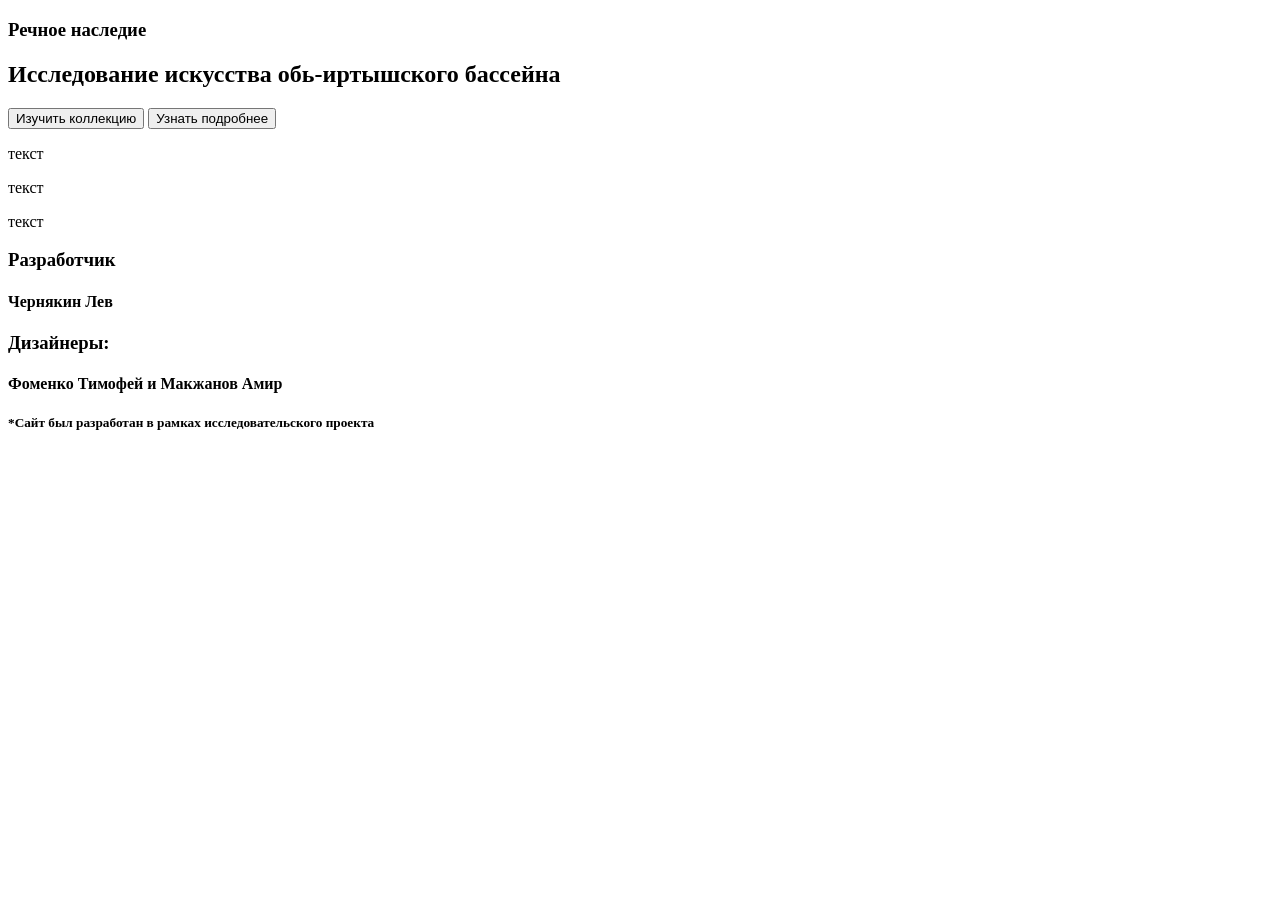
==== index.html @ b1892d91 "planned like half of the site" ====
<!DOCTYPE html>
<html lang="ru">

<head>
    <meta charset="UTF-8">
    <meta name="viewport" content="width=device-width, initial-scale=1.0">
    <title>Речное наследие омска</title>
    <link rel="stylesheet" href="style.css">
</head>

<body>
    <header>
        <!-- Здесь будет лого -->
    </header>
    <section>
        <!-- Фото фона и его-->
        <article>
            <h1>Речное наследие</h1>
            <h2>Исследование искусства обь-иртышского бассейна</h2>
        </article>
        <article>
            <button>Изучить коллекцию</button>
            <button>Узнать подробнее</button>
        </article>
    </section>
    <section>
        <!-- h2 с текстом -->
        <!-- Инфа об иртышском бассейне -->
    </section>
    <section>
        <article>
            <p>
                текст
            </p>
            <!-- Фото -->
        </article>
        <article>
            <p>
                текст
            </p>
            <!-- Фото -->
        </article>
        <article>
            <p>
                текст
            </p>
            <!-- Фото -->
        </article>
    </section>
    <footer>
        <h3>Разработчик</h3>
            <h4>
                Чернякин Лев
            </h4>
        <h3>Дизайнеры:</h3>
            <h4>
                Фоменко Тимофей и Макжанов Амир
            </h4>
        <h5>*Сайт был разработан в рамках исследовательского проекта</h5>
    </footer>
</body>

</html>
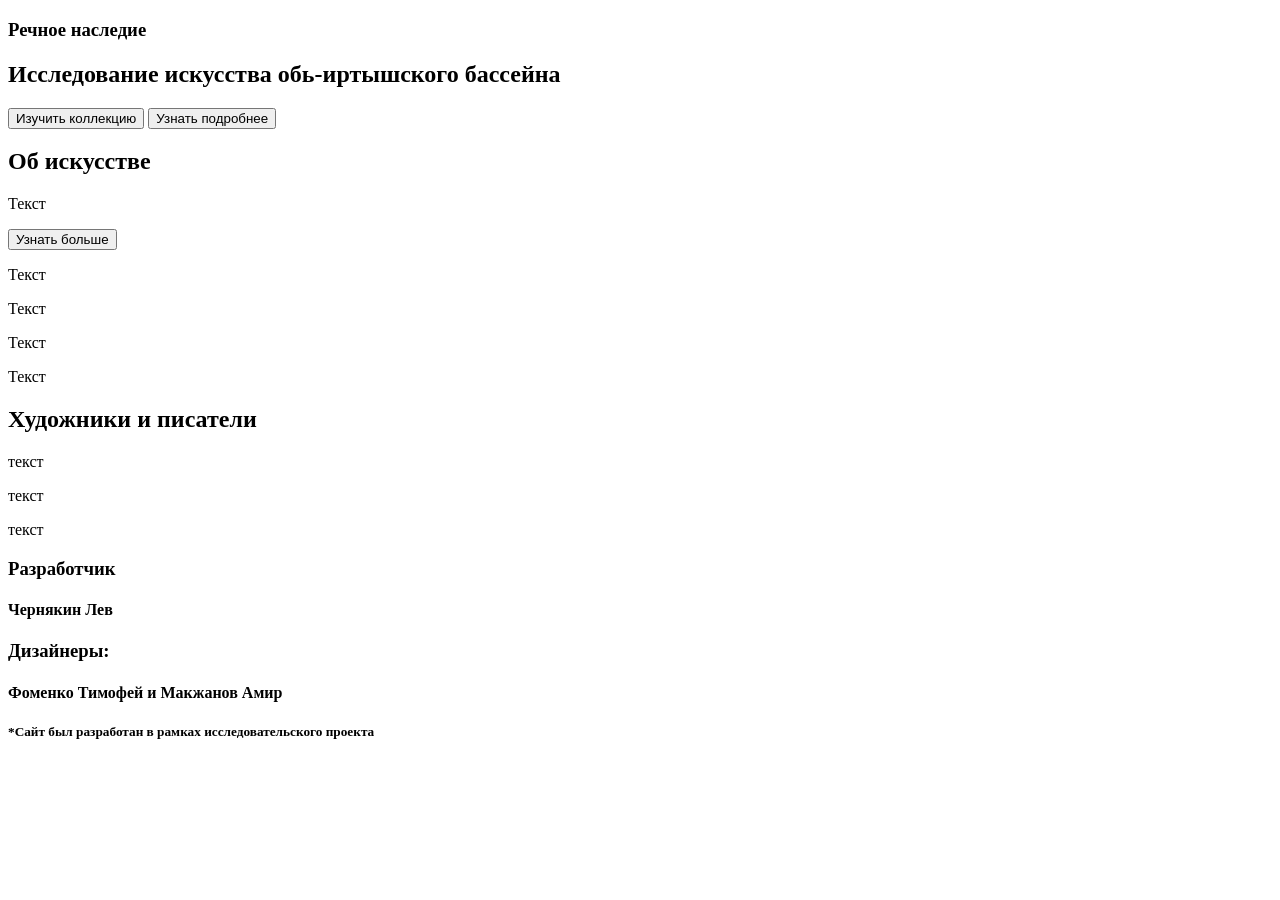
==== commit c493f273: "a lil more planning" ====
--- a/index.html
+++ b/index.html
@@ -24,10 +24,44 @@
         </article>
     </section>
     <section>
+        <h2>Об искусстве</h2>
+        <article>
+            <p>Текст</p>
+            <button>Узнать больше</button>
+        </article>
+        <article>
+            <div>
+                <!-- фото картины -->
+                <p>
+                    Текст
+                </p>
+            </div>
+            <div>
+                <!-- фото картины -->
+                <p>
+                    Текст
+                </p>
+            </div>
+            <div>
+                <!-- фото картины -->
+                <p>
+                    Текст
+                </p>
+            </div>
+            <div>
+                <!-- фото картины -->
+                <p>
+                    Текст
+                </p>
+            </div>
+        </article>
+    </section>
+    <section>
         <!-- h2 с текстом -->
         <!-- Инфа об иртышском бассейне -->
     </section>
     <section>
+        <h2>Художники и писатели</h2>
         <article>
             <p>
                 текст
@@ -49,13 +83,13 @@
     </section>
     <footer>
         <h3>Разработчик</h3>
-            <h4>
-                Чернякин Лев
-            </h4>
+        <h4>
+            Чернякин Лев
+        </h4>
         <h3>Дизайнеры:</h3>
-            <h4>
-                Фоменко Тимофей и Макжанов Амир
-            </h4>
+        <h4>
+            Фоменко Тимофей и Макжанов Амир
+        </h4>
         <h5>*Сайт был разработан в рамках исследовательского проекта</h5>
     </footer>
 </body>
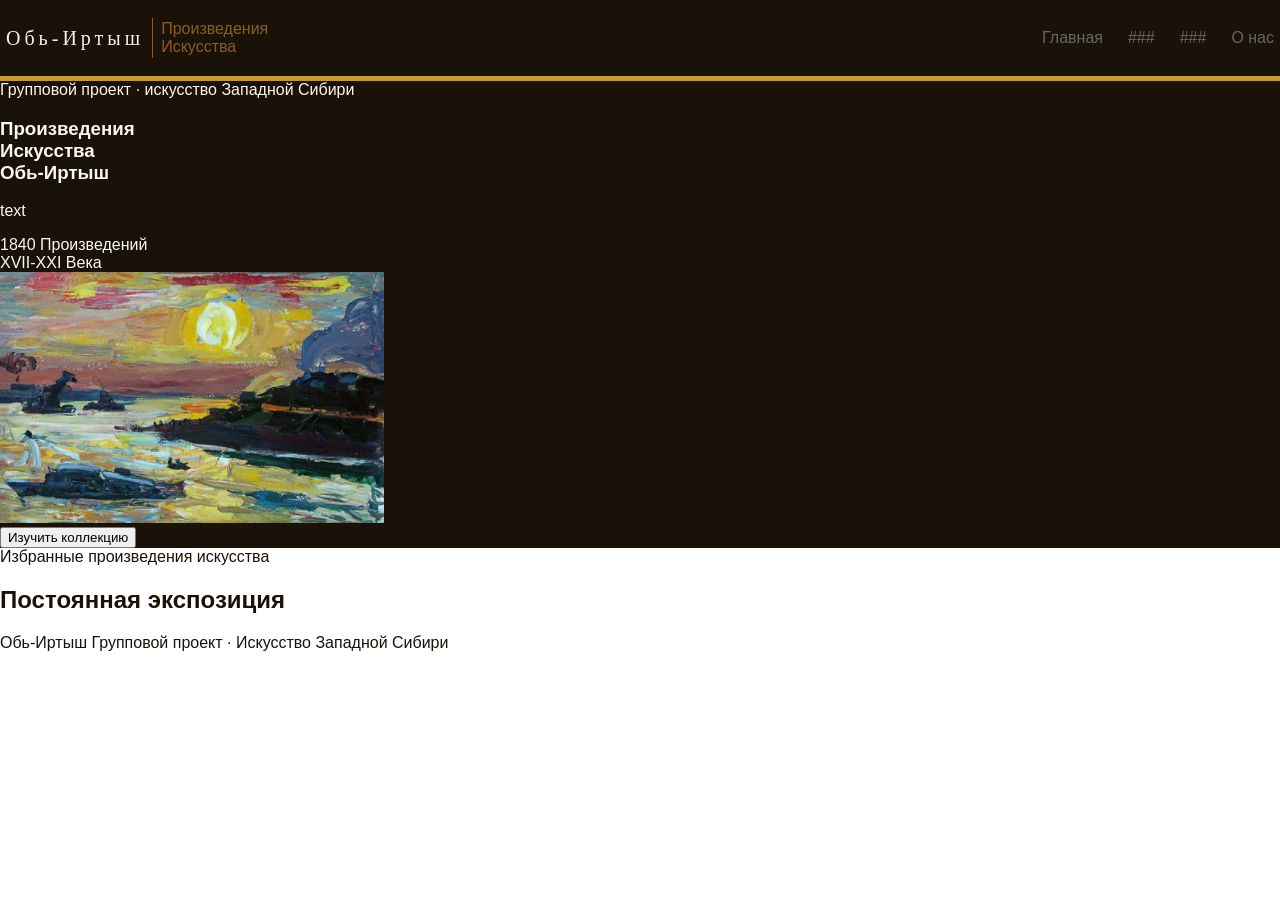
==== commit 36e19fb2: "a lil work on main page" ====
--- a/index.html
+++ b/index.html
@@ -9,88 +9,71 @@
 </head>
 
 <body>
-    <header>
-        <!-- Здесь будет лого -->
-    </header>
-    <section>
-        <!-- Фото фона и его-->
-        <article>
-            <h1>Речное наследие</h1>
-            <h2>Исследование искусства обь-иртышского бассейна</h2>
+    <!-- Здесь будет лого -->
+    <nav>
+        <div class="logo">
+            <span class="logo-main">Обь-Иртыш</span>
+            <div class="logo-divider"></div>
+            <span class="logo-desc">
+                Произведения
+                <br>
+                Искусства
+            </span>
+        </div>
+        <div class="nav-links">
+            <a href="#" class="nav-link">Главная</a>
+            <a href="#" class="nav-link">###</a>
+            <a href="#" class="nav-link">###</a>
+            <a href="#" class="nav-link">О нас</a>
+        </div>
+    </nav>
+    <section class="hero">
+        <!-- Прописать бэкграунд в CSS -->
+        <article class="hero-main">
+            <div class="hero-at"></div>
+            <span class="hero-comment">Групповой проект · искусство Западной Сибири</span>
+            <h1>
+                Произведения
+                <br>
+                <span class="art">Искусства</span>
+                <br>
+                Обь-Иртыш
+            </h1>
+            <p>text</p>
         </article>
-        <article>
+        <article class="hero-stat">
+            <div class="stat-div">
+                <span class="stat-num">1840</span>
+                <span class="stat-desc">Произведений</span>
+            </div>
+            <div class="stat-div">
+                <span class="stat-num">XVII-XXI</span>
+                <span class="stat-desc">Века</span>
+            </div>
+        </article>
+        <article class="hero-img">
+            <img src="assests/Irtish-ovchinikov.png" alt="" class="hero-img">
+        </article>
+        <article class="hero-button">
             <button>Изучить коллекцию</button>
-            <button>Узнать подробнее</button>
         </article>
     </section>
-    <section>
-        <h2>Об искусстве</h2>
-        <article>
-            <p>Текст</p>
-            <button>Узнать больше</button>
-        </article>
-        <article>
-            <div>
-                <!-- фото картины -->
-                <p>
-                    Текст
-                </p>
-            </div>
-            <div>
-                <!-- фото картины -->
-                <p>
-                    Текст
-                </p>
-            </div>
-            <div>
-                <!-- фото картины -->
-                <p>
-                    Текст
-                </p>
-            </div>
-            <div>
-                <!-- фото картины -->
-                <p>
-                    Текст
-                </p>
-            </div>
-        </article>
+    <section class="section-wrap">
+        <div class="wrap-at"></div>
+        <span>Избранные произведения искусства</span>
+        <h1>Постоянная экспозиция</h1>
+    </section>
+    <section class="animated-words">
+        <!-- Постараться сделать анимацию -->
+    </section>
+    <section class="gallery-part">
+        <!-- Фотки и возможная анимация при наведении -->
     </section>
     <section>
-        <!-- h2 с текстом -->
-        <!-- Инфа об иртышском бассейне -->
-    </section>
-    <section>
-        <h2>Художники и писатели</h2>
-        <article>
-            <p>
-                текст
-            </p>
-            <!-- Фото -->
-        </article>
-        <article>
-            <p>
-                текст
-            </p>
-            <!-- Фото -->
-        </article>
-        <article>
-            <p>
-                текст
-            </p>
-            <!-- Фото -->
-        </article>
     </section>
     <footer>
-        <h3>Разработчик</h3>
-        <h4>
-            Чернякин Лев
-        </h4>
-        <h3>Дизайнеры:</h3>
-        <h4>
-            Фоменко Тимофей и Макжанов Амир
-        </h4>
-        <h5>*Сайт был разработан в рамках исследовательского проекта</h5>
+        <span class="f-logo">Обь-Иртыш</span>
+        <span class="f-copy">Групповой проект · Искусство Западной Сибири</span>
     </footer>
 </body>
 
--- a/style.css
+++ b/style.css
@@ -0,0 +1,89 @@
+:root {
+    --ink: #1A1209;
+    --normal: #F7F0E3;
+    --aged: #EDE3CE;
+    --river: #2A5F8F;
+    --bronze: #8B5E1A;
+    --gold: #C49A2E;
+    --rust: #A0391C;
+    --taiga: #2D5016;
+    --fog: #C4B99A;
+    --deep: #0D2030;
+    --cream: #FBF7EF;
+    --reed: #6B4C11;
+}
+
+body {
+    margin: 0;
+    padding: 0;
+    font-family: "Raleway", sans-serif;
+    bacrground-color: var(--cream);
+    color: var(--ink);
+}
+
+nav, .logo {
+    display: flex;
+    flex-direction: row;
+}
+
+nav {
+    display: flex;
+    justify-content: space-between;
+    padding: 6px;
+    height: 64px;
+    background-color: var(--ink);
+    border-bottom: 5px solid var(--gold);
+}
+
+.logo {
+    display: flex;
+    align-items: center;
+    justify-self: start;
+    color: var(--normal);
+    gap: 8px;
+}
+
+.nav-links {
+    gap: 25px;
+    display: flex;
+    flex-direction: row;
+    justify-content: end;
+    align-self: center;
+}
+
+.logo-divider {
+    border-left: 1px solid var(--bronze);
+    height: 40px;
+}
+
+.logo-desc {
+    color: var(--bronze)
+}
+
+.logo-main {
+    font-family: 'Playfair Display', serif;
+    font-size: 20px;
+    letter-spacing: 4px;
+}
+
+.nav-link {
+    color: #666;
+    text-decoration: none;
+}
+.nav-link:hover {
+    color: var(--bronze);
+    text-decoration: none;
+}
+.nav-link:active {
+    color: var(--reed);
+    text-decoration: none;
+}
+
+.hero {
+    background-color: var(--ink);
+    color: var(--cream);
+}
+
+.hero img {
+    width: 30%;
+}
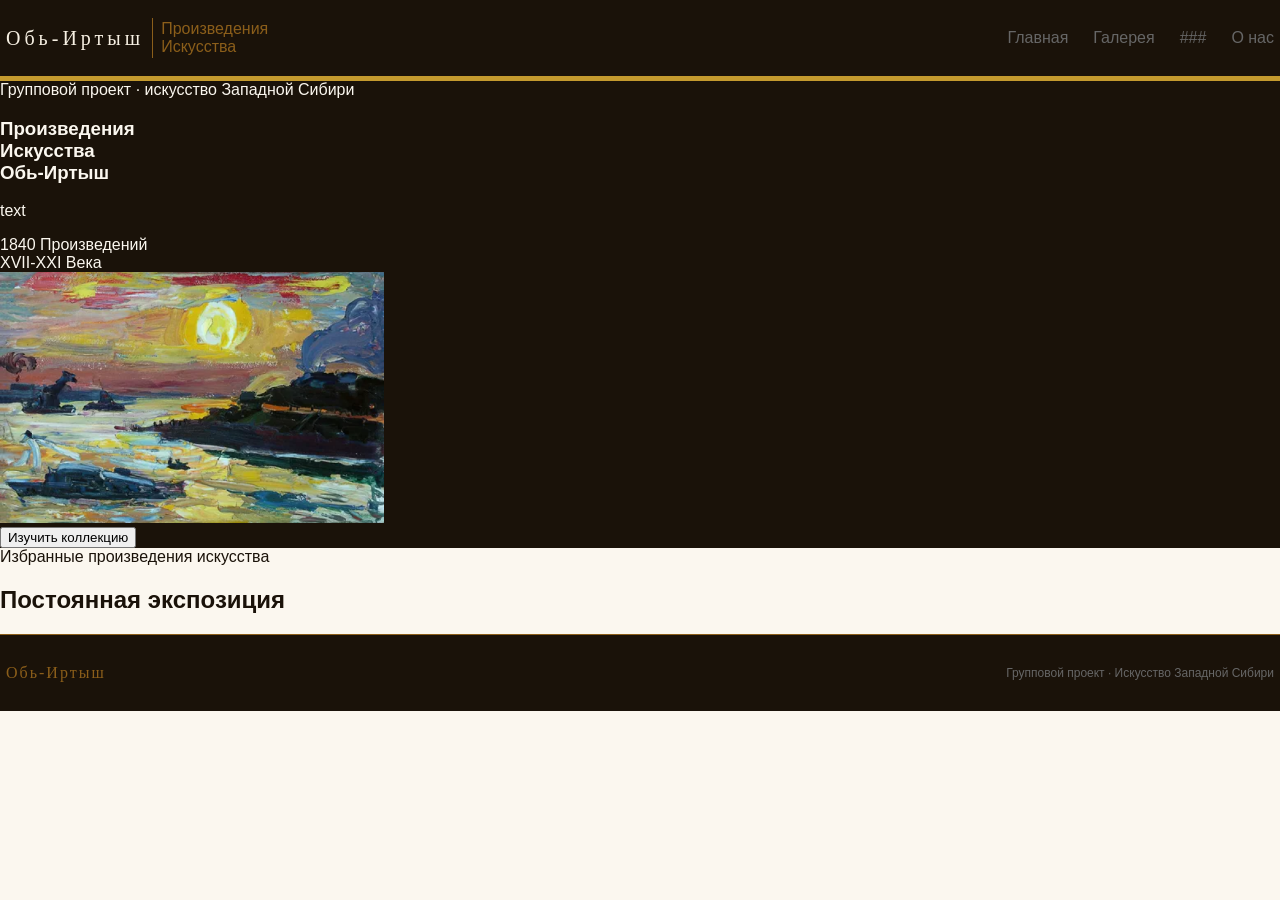
==== commit 5688cf1d: "made the blank for other pages" ====
--- a/index.html
+++ b/index.html
@@ -21,10 +21,10 @@
             </span>
         </div>
         <div class="nav-links">
-            <a href="#" class="nav-link">Главная</a>
+            <a href="index.html" class="nav-link">Главная</a>
+            <a href="collection.html" class="nav-link">Галерея</a>
             <a href="#" class="nav-link">###</a>
-            <a href="#" class="nav-link">###</a>
-            <a href="#" class="nav-link">О нас</a>
+            <a href="about.html" class="nav-link">О нас</a>
         </div>
     </nav>
     <section class="hero">
@@ -55,7 +55,7 @@
             <img src="assests/Irtish-ovchinikov.png" alt="" class="hero-img">
         </article>
         <article class="hero-button">
-            <button>Изучить коллекцию</button>
+            <button href="collection.html">Изучить коллекцию</button>
         </article>
     </section>
     <section class="section-wrap">
--- a/style.css
+++ b/style.css
@@ -17,7 +17,7 @@
     margin: 0;
     padding: 0;
     font-family: "Raleway", sans-serif;
-    bacrground-color: var(--cream);
+    background-color: var(--cream);
     color: var(--ink);
 }
 
@@ -86,4 +86,25 @@
 
 .hero img {
     width: 30%;
+}
+
+footer {
+    display: flex;
+    justify-content: space-between;
+    align-items: center;
+    align-self: end;
+    padding: 6px;
+    height: 64px;
+    background-color: var(--ink);
+    border-top: 1px solid var(--bronze);
+}
+
+.f-logo {
+    color: var(--bronze);
+    font-family: 'Playfair Display', serif;
+    letter-spacing: 2px;
+}
+.f-copy {
+    color: #666;
+    font-size: 12px;
 }
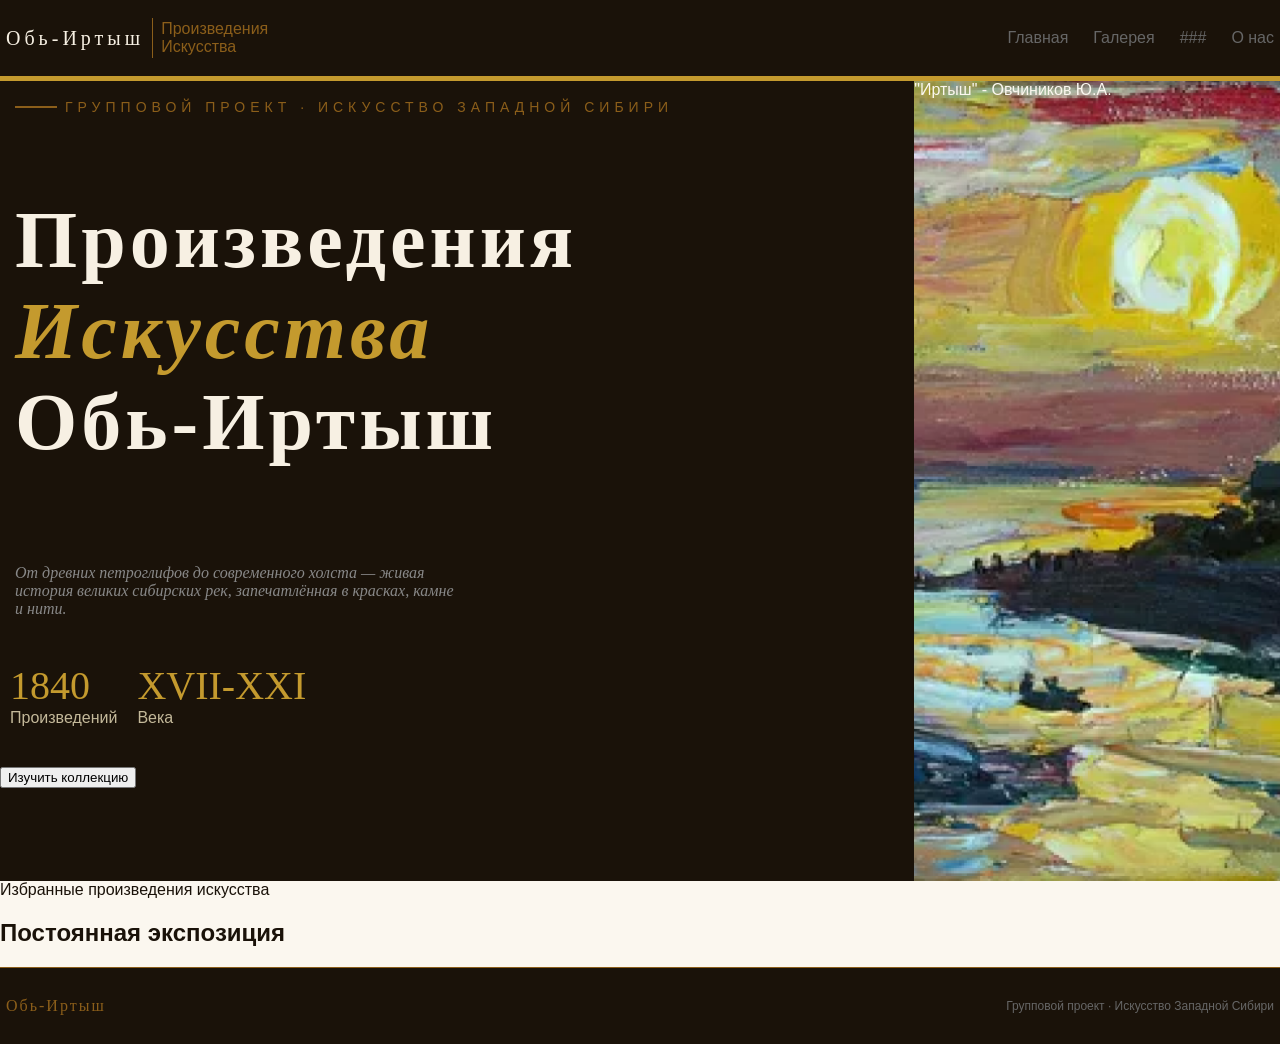
==== commit d61ca2c2: "a LOT more work done" ====
--- a/index.html
+++ b/index.html
@@ -30,16 +30,18 @@
     <section class="hero">
         <!-- Прописать бэкграунд в CSS -->
         <article class="hero-main">
-            <div class="hero-at"></div>
-            <span class="hero-comment">Групповой проект · искусство Западной Сибири</span>
-            <h1>
+            <div class="comment-thing">
+                <div class="hero-at"></div>
+                <span class="hero-comment">Групповой проект · искусство Западной Сибири</span>
+            </div>
+            <h1 class="hero-title">
                 Произведения
                 <br>
                 <span class="art">Искусства</span>
                 <br>
                 Обь-Иртыш
             </h1>
-            <p>text</p>
+            <p class="title-comment">От древних петроглифов до современного холста — живая история великих сибирских рек, запечатлённая в красках, камне и нити.</p>
         </article>
         <article class="hero-stat">
             <div class="stat-div">
@@ -52,7 +54,9 @@
             </div>
         </article>
         <article class="hero-img">
-            <img src="assests/Irtish-ovchinikov.png" alt="" class="hero-img">
+            <div class="hero-div1">
+                <span>"Иртыш" - Овчиников Ю.А.</span>
+            </div>
         </article>
         <article class="hero-button">
             <button href="collection.html">Изучить коллекцию</button>
@@ -67,7 +71,8 @@
         <!-- Постараться сделать анимацию -->
     </section>
     <section class="gallery-part">
-        <!-- Фотки и возможная анимация при наведении -->
+        <div class gallery-item>
+        </div>
     </section>
     <section>
     </section>
--- a/style.css
+++ b/style.css
@@ -80,12 +80,92 @@
 }
 
 .hero {
+    display: grid;
+    grid-template-columns: 1fr 0.4fr;
+    grid-template-rows: 1fr 0.2fr 0.2fr;
     background-color: var(--ink);
     color: var(--cream);
+    height: 800px;
 }
-
-.hero img {
-    width: 30%;
+.hero-img {
+    grid-row: 1/4;
+    grid-column: 2/3;
+}
+.hero-main {
+    display: flex;
+    flex-direction: column;
+    align-self: center;
+    padding: 15px;
+    grid-row: 1/2;
+    grid-column: 1/2;
+}
+.hero-stat {
+    display: flex;
+    flex-direction: row;
+    padding: 10px;
+    gap: 20px;
+    grid-row: 2/3;
+    grid-column: 1/2;
+}
+.hero-button {
+    grid-row: 3/4;
+    grid-column: 1/2;
+}
+.comment-thing {
+    display: flex;
+    flex-direction: row;
+    align-items: center;
+    gap: 8px;
+    text-transform: uppercase;
+    font-size: 14px;
+}
+.hero-at {
+    border: 1px solid var(--bronze);
+    width: 40px
+}
+.hero-comment {
+    color: var(--bronze);
+    letter-spacing: 5px;
+}
+.hero-title {
+    font-family: 'Playfair Display', serif;
+    font-size: 48px;
+    letter-spacing: 4px;
+    color: var(--normal);
+}
+.art {
+    color: var(--gold);
+    font-style: italic;
+}
+.hero-title,
+.art {
+    font-size: 80px;
+}
+.hero-div1 {
+    background-image: url("assests/Irtish-ovchinikov.png");
+    background-size: cover;
+    background-position: center;
+    width: 100%;
+    height: 100%;
+}
+.title-comment {
+    width: 50%;
+    color: #888;
+    font-family: 'EB Garamond', serif;
+    font-size: 16px;
+    font-style: italic;
+}
+.stat-div {
+    display: flex;
+    flex-direction: column;
+}
+.stat-num {
+    font-family: 'Playfair Display', serif;
+    font-size: 40px;
+    color: var(--gold);
+}
+.stat-desc {
+    color: var(--fog);
 }
 
 footer {
@@ -98,7 +178,6 @@
     background-color: var(--ink);
     border-top: 1px solid var(--bronze);
 }
-
 .f-logo {
     color: var(--bronze);
     font-family: 'Playfair Display', serif;
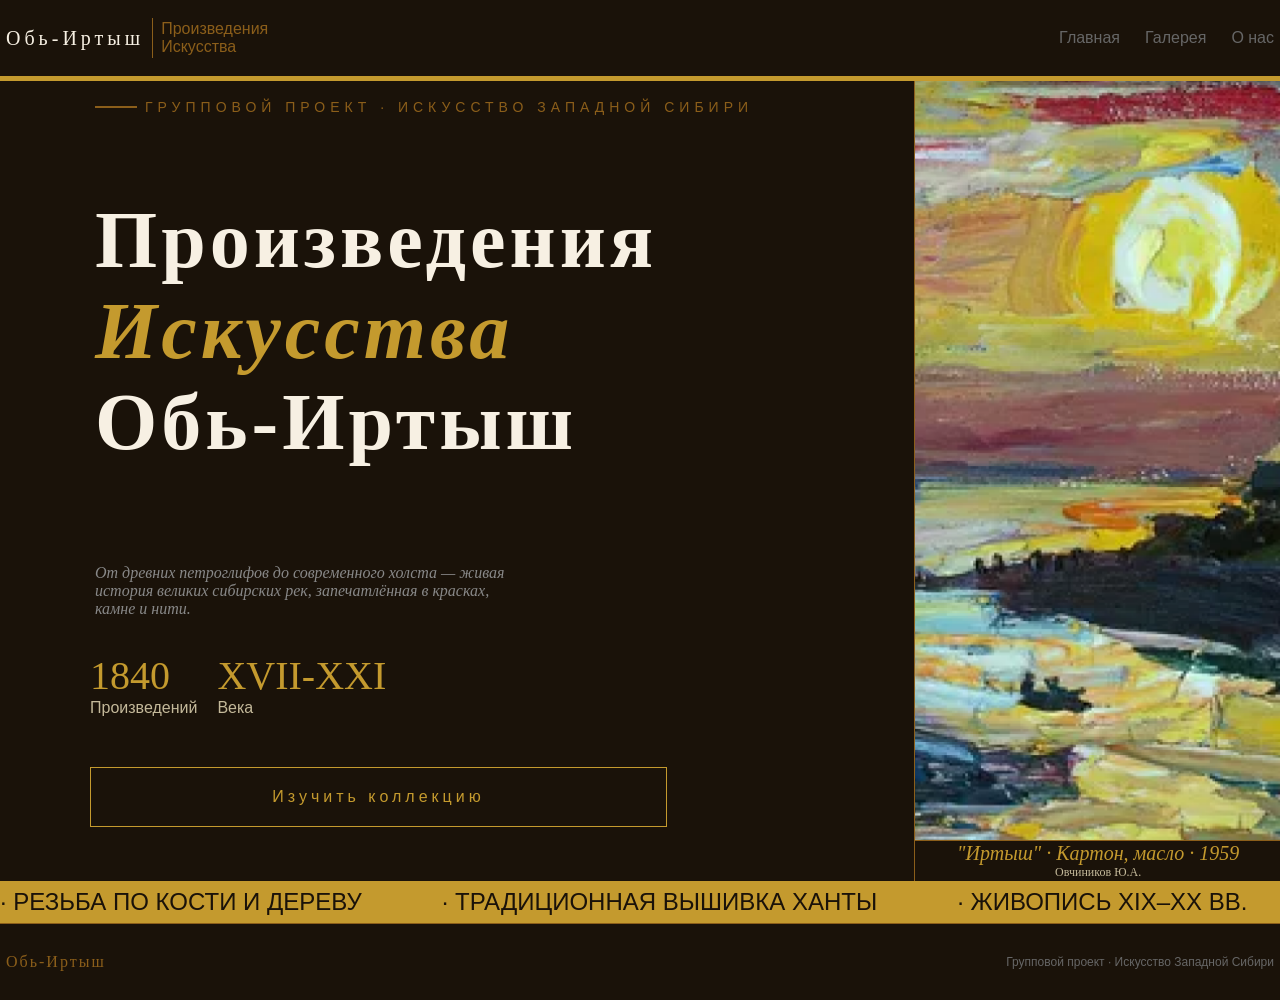
==== commit 53d9b7b6: "Finally work is done" ====
--- a/index.html
+++ b/index.html
@@ -9,7 +9,6 @@
 </head>
 
 <body>
-    <!-- Здесь будет лого -->
     <nav>
         <div class="logo">
             <span class="logo-main">Обь-Иртыш</span>
@@ -23,12 +22,10 @@
         <div class="nav-links">
             <a href="index.html" class="nav-link">Главная</a>
             <a href="collection.html" class="nav-link">Галерея</a>
-            <a href="#" class="nav-link">###</a>
             <a href="about.html" class="nav-link">О нас</a>
         </div>
     </nav>
     <section class="hero">
-        <!-- Прописать бэкграунд в CSS -->
         <article class="hero-main">
             <div class="comment-thing">
                 <div class="hero-at"></div>
@@ -41,7 +38,8 @@
                 <br>
                 Обь-Иртыш
             </h1>
-            <p class="title-comment">От древних петроглифов до современного холста — живая история великих сибирских рек, запечатлённая в красках, камне и нити.</p>
+            <p class="title-comment">От древних петроглифов до современного холста — живая история великих сибирских
+                рек, запечатлённая в красках, камне и нити.</p>
         </article>
         <article class="hero-stat">
             <div class="stat-div">
@@ -54,32 +52,38 @@
             </div>
         </article>
         <article class="hero-img">
-            <div class="hero-div1">
-                <span>"Иртыш" - Овчиников Ю.А.</span>
+            <div class="hero-img-div">
+                <div class="hero-img-span">
+                    <span class="img-span-name">"Иртыш" · Картон, масло · 1959</span>
+                    <span class="img-span-artist">Овчиников Ю.А.</span>
+                </div>
             </div>
         </article>
         <article class="hero-button">
-            <button href="collection.html">Изучить коллекцию</button>
+            <button onclick="window.location.href='collection.html';" class="button-collection">Изучить коллекцию</button>
         </article>
     </section>
-    <section class="section-wrap">
-        <div class="wrap-at"></div>
-        <span>Избранные произведения искусства</span>
-        <h1>Постоянная экспозиция</h1>
-    </section>
-    <section class="animated-words">
-        <!-- Постараться сделать анимацию -->
-    </section>
-    <section class="gallery-part">
-        <div class gallery-item>
+    <section class="ticker">
+        <div class="ticker-track">
+            <span class="ticker-item">· Резьба по кости и дереву</span>
+            <span class="ticker-item">· Традиционная вышивка Ханты</span>
+            <span class="ticker-item">· Живопись XIX–XX вв.</span>
+            <span class="ticker-item">· Берёстяное искусство манси</span>
+            <span class="ticker-item">· Ненецкое прикладное искусство</span>
+            <span class="ticker-item">· Петроглифы нижнего Приобья</span>
+            <span class="ticker-item">· Современная живопись Хмао</span>
+            <span class="ticker-item">· Резьба по кости и дереву</span>
+            <span class="ticker-item">· Традиционная вышивка Ханты</span>
+            <span class="ticker-item">· Живопись XIX–XX вв.</span>
+            <span class="ticker-item">· Берёстяное искусство манси</span>
+            <span class="ticker-item">· Ненецкое прикладное искусство</span>
+            <span class="ticker-item">· Петроглифы нижнего Приобья</span>
+            <span class="ticker-item">· Современная живопись Хмао</span>
         </div>
-    </section>
-    <section>
     </section>
     <footer>
         <span class="f-logo">Обь-Иртыш</span>
         <span class="f-copy">Групповой проект · Искусство Западной Сибири</span>
     </footer>
 </body>
-
 </html>
--- a/style.css
+++ b/style.css
@@ -11,6 +11,7 @@
     --deep: #0D2030;
     --cream: #FBF7EF;
     --reed: #6B4C11;
+    --deep-lighter: #0d2b44;
 }
 
 body {
@@ -19,9 +20,11 @@
     font-family: "Raleway", sans-serif;
     background-color: var(--cream);
     color: var(--ink);
-}
-
-nav, .logo {
+    overflow-x: hidden;
+}
+
+nav,
+.logo {
     display: flex;
     flex-direction: row;
 }
@@ -70,10 +73,12 @@
     color: #666;
     text-decoration: none;
 }
+
 .nav-link:hover {
     color: var(--bronze);
     text-decoration: none;
 }
+
 .nav-link:active {
     color: var(--reed);
     text-decoration: none;
@@ -87,30 +92,36 @@
     color: var(--cream);
     height: 800px;
 }
+
 .hero-img {
     grid-row: 1/4;
     grid-column: 2/3;
 }
+
 .hero-main {
     display: flex;
     flex-direction: column;
     align-self: center;
-    padding: 15px;
+    padding-left: 95px;
     grid-row: 1/2;
     grid-column: 1/2;
 }
+
 .hero-stat {
     display: flex;
     flex-direction: row;
-    padding: 10px;
+    padding-left: 90px;
     gap: 20px;
     grid-row: 2/3;
     grid-column: 1/2;
 }
+
 .hero-button {
     grid-row: 3/4;
     grid-column: 1/2;
-}
+    padding-left: 90px
+}
+
 .comment-thing {
     display: flex;
     flex-direction: row;
@@ -119,35 +130,69 @@
     text-transform: uppercase;
     font-size: 14px;
 }
+
 .hero-at {
     border: 1px solid var(--bronze);
     width: 40px
 }
+
 .hero-comment {
     color: var(--bronze);
     letter-spacing: 5px;
 }
+
 .hero-title {
     font-family: 'Playfair Display', serif;
     font-size: 48px;
     letter-spacing: 4px;
     color: var(--normal);
 }
+
 .art {
     color: var(--gold);
     font-style: italic;
 }
+
 .hero-title,
 .art {
     font-size: 80px;
 }
-.hero-div1 {
+
+.hero-img-div {
     background-image: url("assests/Irtish-ovchinikov.png");
     background-size: cover;
     background-position: center;
     width: 100%;
     height: 100%;
-}
+    border-left: 1px solid var(--bronze);
+    display: flex;
+    align-items: end;
+}
+
+.hero-img-span {
+    background-color: var(--ink);
+    display: flex;
+    justify-content: center;
+    align-items: center;
+    width: 100%;
+    height: 40px;
+    border-top: 1px solid var(--bronze);
+    flex-direction: column;
+}
+
+.img-span-name {
+    color: var(--gold);
+    font-family: 'Playfair Display', serif;
+    font-size: 20px;
+    font-style: italic;
+}
+
+.img-span-artist {
+    color: var(--fog);
+    font-family: 'Playfair Display', serif;
+    font-size: 12px;
+}
+
 .title-comment {
     width: 50%;
     color: #888;
@@ -155,17 +200,402 @@
     font-size: 16px;
     font-style: italic;
 }
+
 .stat-div {
     display: flex;
     flex-direction: column;
 }
+
 .stat-num {
     font-family: 'Playfair Display', serif;
     font-size: 40px;
     color: var(--gold);
 }
+
 .stat-desc {
     color: var(--fog);
+}
+
+.button-collection {
+    border: 1px solid var(--gold);
+    background-color: transparent;
+    color: var(--gold);
+    font-size: 16px;
+    width: 70%;
+    letter-spacing: 4px;
+    height: 60px;
+    transition: all 0.4s ease;
+}
+
+.button-collection:hover {
+    background-color: var(--gold);
+    color: var(--ink);
+    transition: all 0.4s ease;
+}
+
+.ticker {
+    background: var(--gold);
+    height: 42px;
+    display: flex;
+    align-items: center;
+    overflow: hidden;
+}
+
+.ticker-track {
+    display: flex;
+    animation: tickerRoll 20s linear infinite;
+    gap: 80px;
+    white-space: nowrap;
+}
+
+.ticker-item {
+    color: var(--ink);
+    font-size: 24px;
+    text-transform: uppercase;
+}
+
+@keyframes tickerRoll {
+    0% {
+        transform: translateX(0);
+    }
+
+    100% {
+        transform: translateX(-50%);
+    }
+}
+
+.collection-hero {
+    background-color: var(--ink);
+    color: var(--cream);
+    padding-left: 200px;
+    padding-top: 60px;
+    height: 270px
+}
+
+.collection-title {
+    display: flex;
+    flex-direction: column;
+    font-family: 'Playfair Display', serif;
+    font-size: 90px;
+    line-height: 0.7;
+    letter-spacing: 4px;
+    color: var(--normal);
+}
+
+.col-title-gold {
+    font-family: 'EB Garamond', serif;
+    color: var(--gold);
+    font-style: italic;
+    font-weight: 400;
+}
+
+.collection-content {
+    display: grid;
+    grid-template-columns: 1fr 0.7fr;
+    background-color: var(--ink);
+    height: 80%;
+}
+
+.collection-grid {
+    display: grid;
+    grid-column: 1/2;
+    grid-template-columns: 1fr 1fr;
+    grid-template-rows: 1fr 1fr 1fr;
+}
+
+.collection-description {
+    background-color: var(--aged);
+    color: var(--deep);
+    grid-column: 2/3;
+    padding: 40px;
+}
+.col-at {
+    border-bottom: 2px solid var(--reed);
+    width: 35px;
+    padding-top: 10px;
+    height: 0;
+}
+.col-span-about {
+    font-family: 'EB Garamond', serif;
+    font-size: 20px;
+    font-style: italic;
+}
+.collection-about {
+    font-family: 'Playfair Display', serif;
+    font-size: 60px;
+    line-height: 0.7
+}
+.collection-quote {
+    padding-left: 10px;
+    font-family: 'Playfair Display', serif;
+    font-size: 40px;
+    border-left: 4px solid var(--gold);
+    font-style: italic;
+}
+p {
+    color: #888;
+    font-family: 'EB Garamond', serif;
+    font-size: 24px;
+    font-style: italic;
+}
+
+.col-about-grid {
+    padding-top: 100px;
+    display: grid;
+    grid-template-columns: 1fr 1fr;
+    grid-template-rows: 1fr 1fr;
+}
+.col-grid-item1 {
+    grid-column: 1/2;
+    grid-row: 1/2;
+}
+.col-grid-item2 {
+    grid-column: 2/3;
+    grid-row: 1/2;
+}
+.col-grid-item3 {
+    grid-column: 1/2;
+    grid-row: 2/3;
+}
+.col-grid-item4 {
+    grid-column: 2/3;
+    grid-row: 2/3;
+}
+
+.col-grid-item1,
+.col-grid-item2,
+.col-grid-item3,
+.col-grid-item4 {
+    padding: 20px;
+    width: 80%;
+    display: flex;
+    flex-direction: column;
+    border: 1px solid var(--fog);
+}
+.item-title {
+    font-family: 'Playfair Display', serif;
+    font-size: 20px;
+    color: var(--deep);
+}
+.item-text {
+    color: #888;
+    font-family: 'EB Garamond', serif;
+    font-size: 16px;
+}
+
+.col-comment {
+    align-content: center;
+    display: flex;
+    flex-direction: row;
+    color: var(--reed);
+    padding: 40px;
+}
+
+.collection-item1 {
+    position: relative;
+    display: inline-block;
+    overflow: hidden;
+    grid-column: 2/3;
+    grid-row: 1/2;
+}
+
+.collection-item2 {
+    display: flex;
+    justify-content: center;
+    position: relative;
+    display: inline-block;
+    overflow: hidden;
+    grid-column: 1/2;
+    grid-row: 1/4;
+}
+
+.collection-item3 {
+    position: relative;
+    display: inline-block;
+    overflow: hidden;
+    grid-column: 2/3;
+    grid-row: 2/3;
+}
+
+.collection-item4 {
+    position: relative;
+    display: inline-block;
+    overflow: hidden;
+    grid-column: 2/3;
+    grid-row: 3/4;
+}
+
+.collection-item1 img {
+    display: block;
+    width: 100%;
+    height: 100%;
+    border: 1px solid var(--bronze);
+}
+
+.collection-item2 img {
+    display: block;
+    width: 100%;
+    height: 100%;
+    border: 1px solid var(--bronze);
+}
+
+.collection-item3 img {
+    display: block;
+    width: 100%;
+    height: 100%;
+    border: 1px solid var(--bronze);
+}
+
+.collection-item4 img {
+    display: block;
+    width: 100%;
+    height: 100%;
+    border: 1px solid var(--bronze);
+}
+
+.overlay {
+  position: absolute;
+  top: 0;
+  left: 0;
+  width: 100%;
+  height: 100%;
+  background-color: var(--ink);
+  display: flex;
+  justify-content: center;
+  align-items: center;
+  opacity: 0;
+  transition: all 0.3s ease;
+  color: var(--gold);
+  font-family: 'Playfair Display', serif;
+  font-size: 30px;
+}
+
+.overlay:hover {
+    opacity: 0.8;
+}
+
+.about-full {
+    display: grid;
+    grid-template-columns: 1fr 1fr;
+}
+
+.about-left {
+    background-color: var(--deep);
+    height: 100%
+}
+
+.text-article {
+    padding: 60px;
+}
+
+.people {
+    display: flex;
+    flex-direction: column;
+    padding: 60px;
+    gap: 50px;
+}
+
+.authors {
+    color: var(--gold);
+}
+.authors-title {
+    font-family: 'Playfair Display', serif;
+    font-size: 60px;
+    line-height: 0.7;
+    letter-spacing: 4px;
+    color: var(--normal);
+    display: flex;
+    flex-direction: column;
+}
+
+.authors-gold {
+    font-family: 'EB Garamond', serif;
+    color: var(--gold);
+    font-style: italic;
+    font-weight: bold;
+}
+.authors-desc {
+    color: #888;
+    font-family: 'EB Garamond', serif;
+    font-size: 18px;
+    font-style: italic;
+    width: 50%;
+}
+
+.person {
+    display: flex;
+    flex-direction: row;
+    align-items: center;
+    gap: 40px;
+    border-bottom: 1px solid var(--bronze);
+    height: 100px;
+}
+.person-desc {
+    display: flex;
+    flex-direction: column;
+}
+.initials {
+    display: flex;
+    align-items: center;
+    justify-content: center;
+    border: 1px solid var(--gold);
+    height: 40px;
+    width: 40px;
+    color: var(--gold);
+    background-color: var(--deep-lighter)
+}
+
+.person-name {
+    font-family: 'Playfair Display', serif;
+    font-size: 19px;
+    color: var(--normal);
+    line-height: 1.5;
+}
+
+.person-role {
+    color: var(--gold);
+    font-family: 'EB Garamond', serif;
+    font-size: 14px;
+    font-style: italic;
+    line-height: 1.5;
+}
+
+.person-work {
+    color: #888;
+    font-family: 'EB Garamond', serif;
+    font-size: 14px;
+    line-height: 1.5;
+}
+
+.about-right {
+    display: flex;
+    flex-direction: column;
+    align-content: center;
+    justify-content: center;
+    background-color: var(--aged);
+    padding-left: 60px;
+
+}
+
+.work-done {
+    color: var(--gold);
+    font-family: 'Playfair Display', serif;
+    font-size: 16px;
+    letter-spacing: 4px;
+    text-transform: uppercase;
+}
+
+.work-title {
+    font-family: 'Playfair Display', serif;
+    font-size: 30px;
+    line-height: 0.7;
+}
+
+.work-desc {
+    color: var(--reed);
+    font-family: 'EB Garamond', serif;
+    font-size: 18px;
+    font-style: italic;
 }
 
 footer {
@@ -177,13 +607,15 @@
     height: 64px;
     background-color: var(--ink);
     border-top: 1px solid var(--bronze);
-}
+    }
+
 .f-logo {
     color: var(--bronze);
     font-family: 'Playfair Display', serif;
     letter-spacing: 2px;
-}
+    }
+
 .f-copy {
     color: #666;
     font-size: 12px;
-}+    }
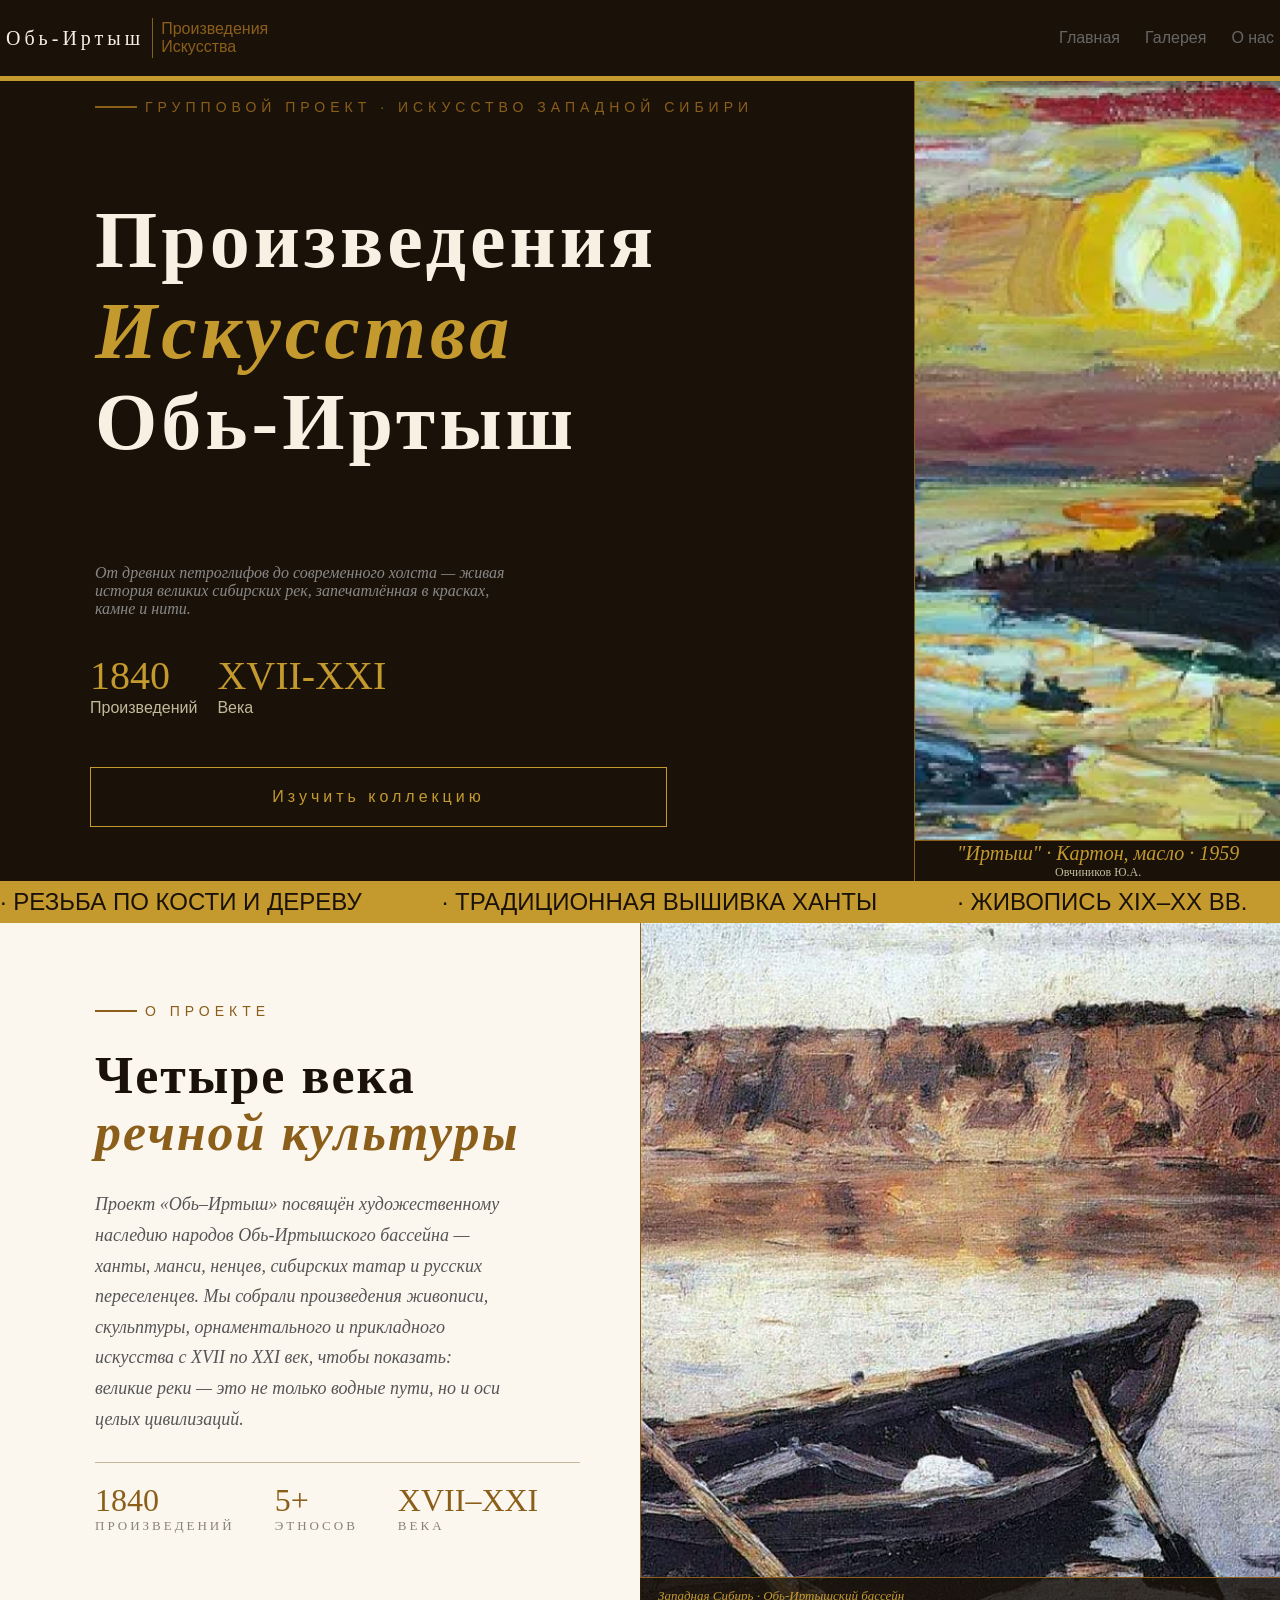
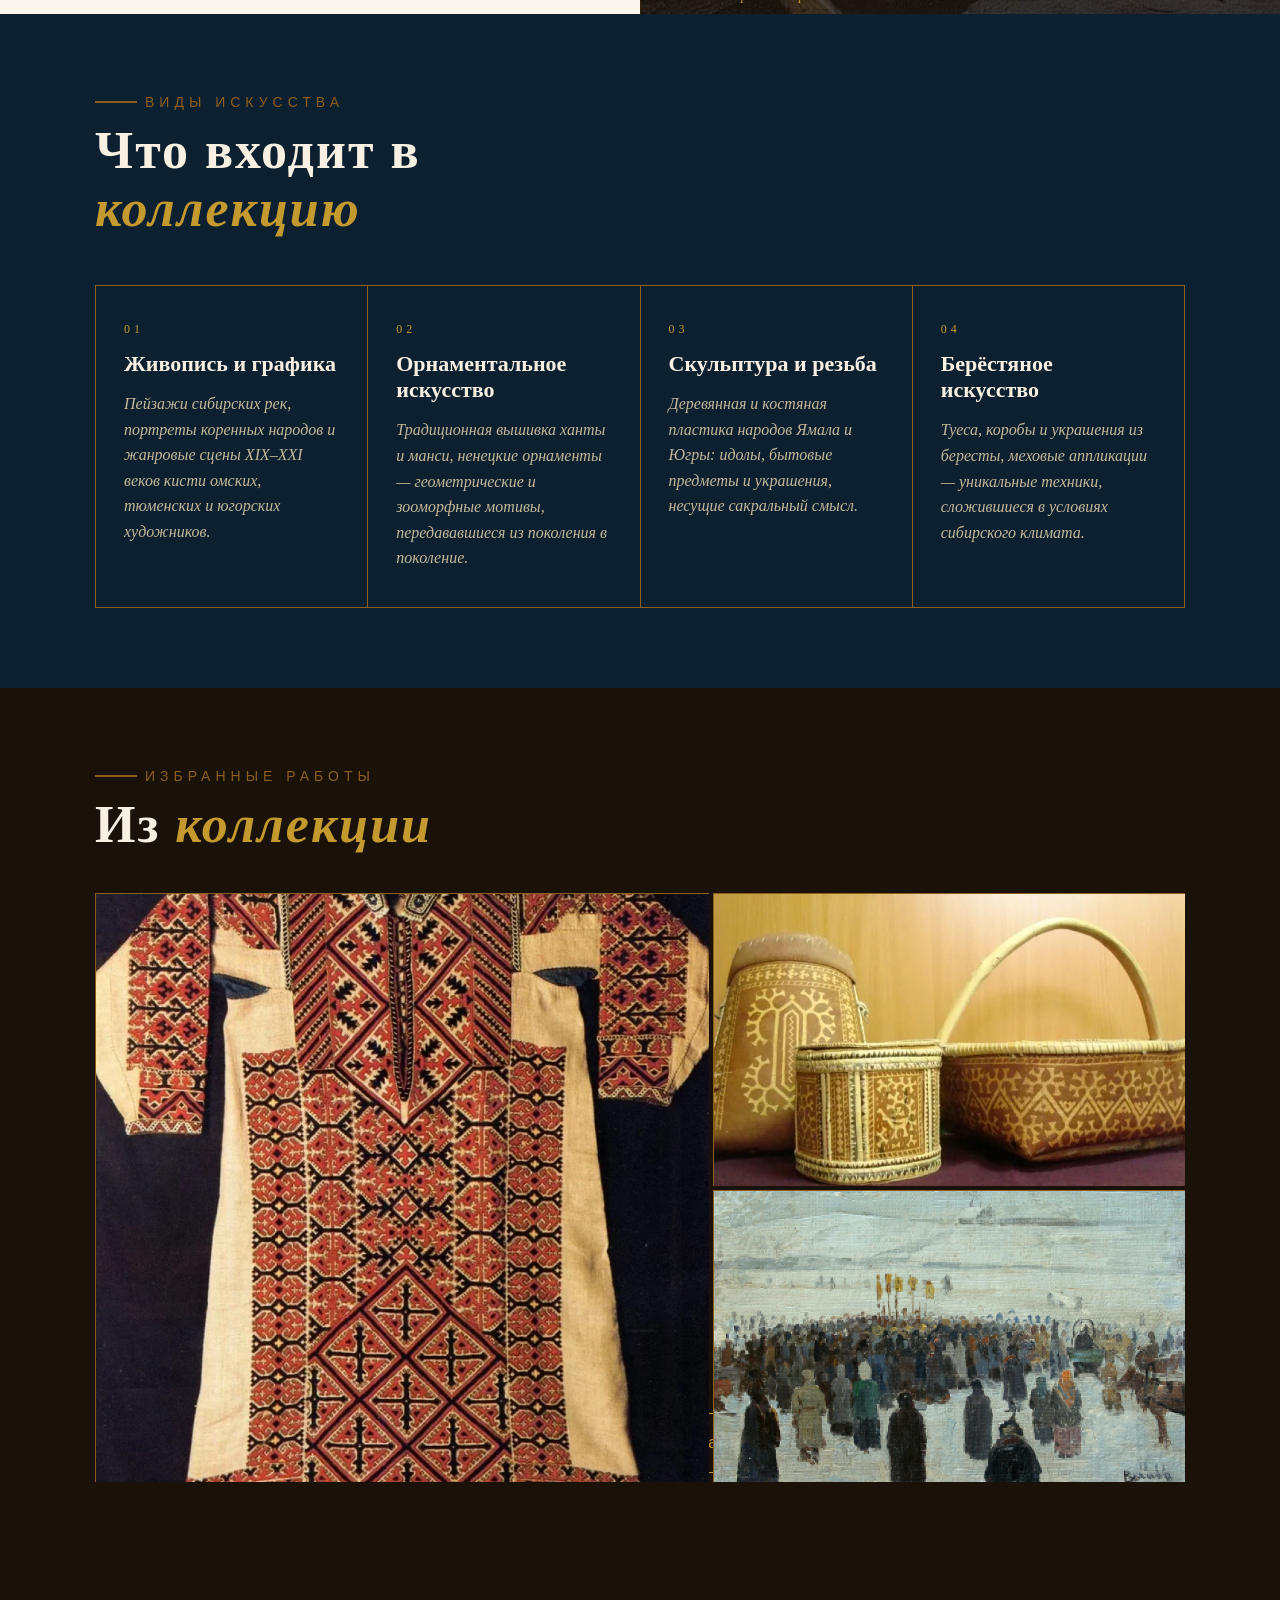
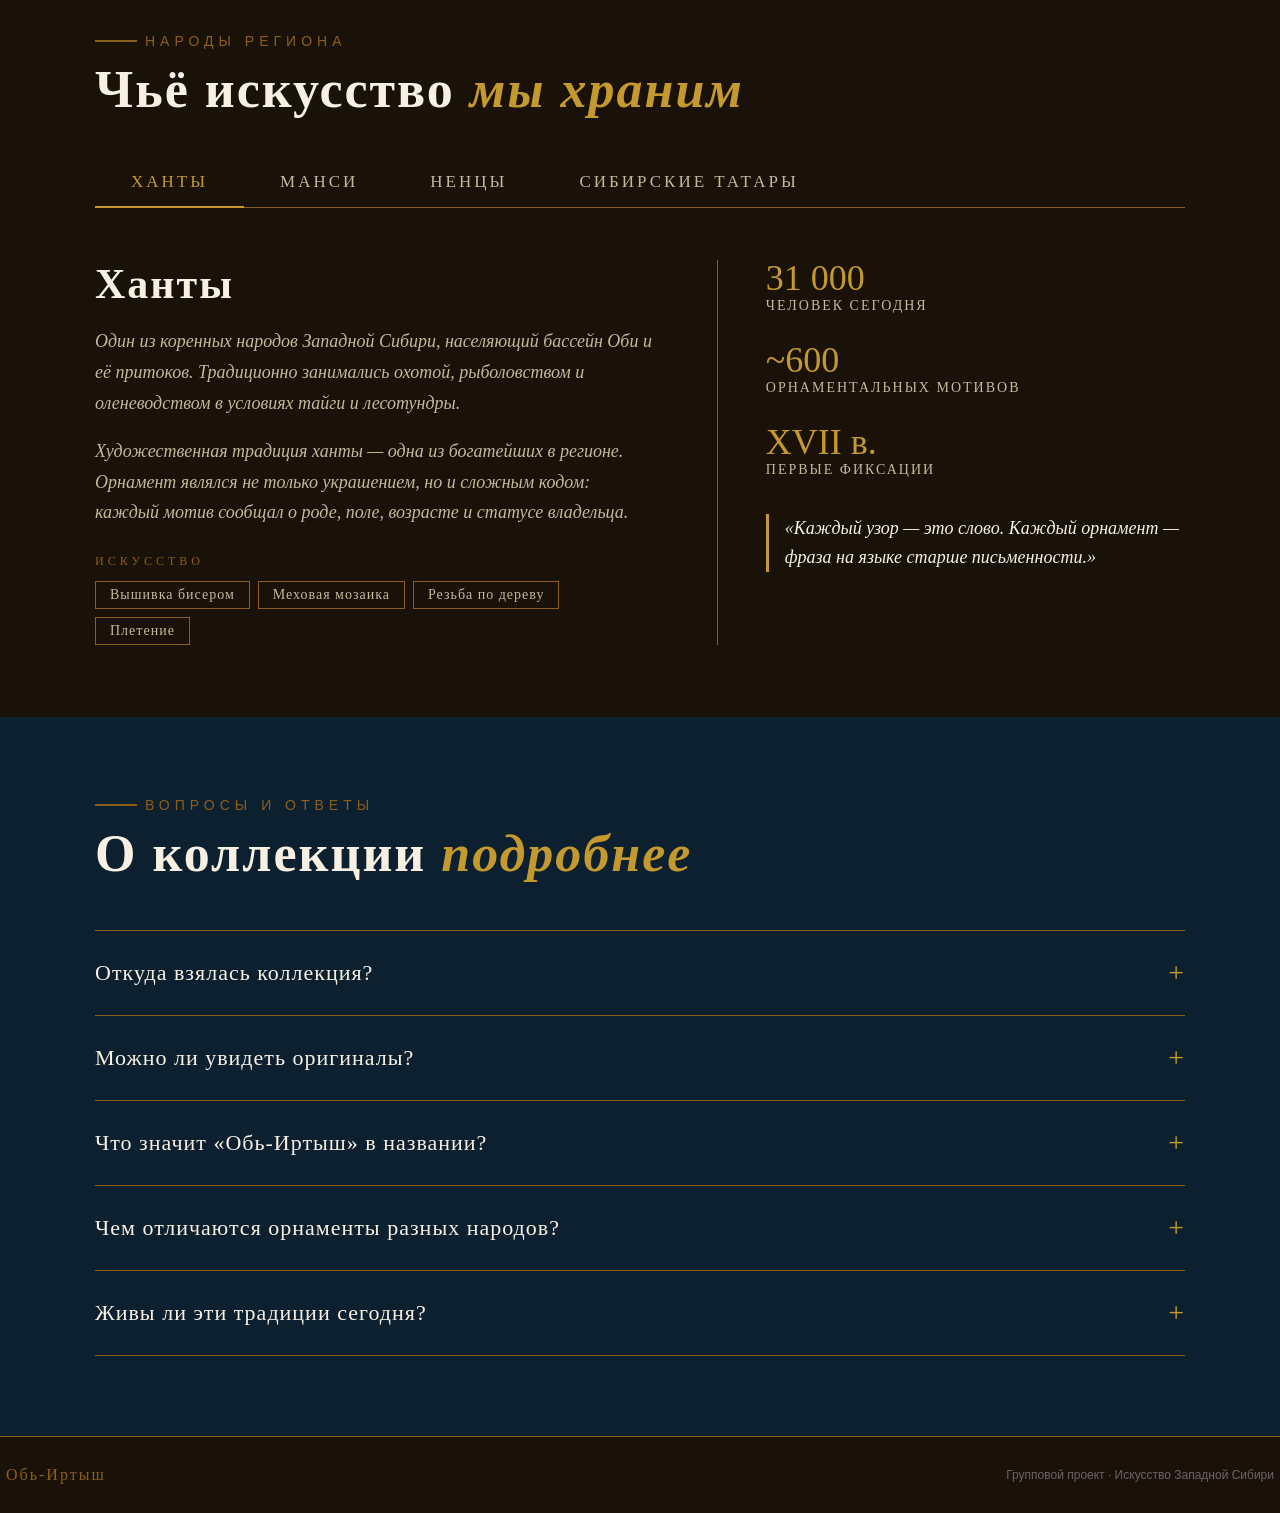
==== commit 211065c4: "Finally a public release if i can say so" ====
--- a/index.html
+++ b/index.html
@@ -81,9 +81,337 @@
             <span class="ticker-item">· Современная живопись Хмао</span>
         </div>
     </section>
+    <!-- О ПРОЕКТЕ -->
+    <section class="intro-section">
+        <article class="intro-left">
+            <div class="comment-thing">
+                <div class="hero-at"></div>
+                <span class="hero-comment">О проекте</span>
+            </div>
+            <h2 class="intro-title">Четыре века<br><span class="intro-accent">речной культуры</span></h2>
+            <p class="intro-text">Проект «Обь–Иртыш» посвящён художественному наследию народов Обь-Иртышского бассейна — ханты, манси, ненцев, сибирских татар и русских переселенцев. Мы собрали произведения живописи, скульптуры, орнаментального и прикладного искусства с XVII по XXI век, чтобы показать: великие реки — это не только водные пути, но и оси целых цивилизаций.</p>
+            <div class="intro-stats-row">
+                <div class="intro-stat">
+                    <span class="intro-stat-num">1840</span>
+                    <span class="intro-stat-label">Произведений</span>
+                </div>
+                <div class="intro-stat">
+                    <span class="intro-stat-num">5+</span>
+                    <span class="intro-stat-label">Этносов</span>
+                </div>
+                <div class="intro-stat">
+                    <span class="intro-stat-num">XVII–XXI</span>
+                    <span class="intro-stat-label">Века</span>
+                </div>
+            </div>
+        </article>
+        <article class="intro-right">
+            <img src="assests/image.png" alt="Западная Сибирь">
+            <div class="intro-img-caption">
+                <span>Западная Сибирь · Обь-Иртышский бассейн</span>
+            </div>
+        </article>
+    </section>
+
+    <!-- ВИДЫ ИСКУССТВА -->
+    <section class="categories-section">
+        <div class="categories-header">
+            <div class="comment-thing">
+                <div class="hero-at"></div>
+                <span class="hero-comment">Виды искусства</span>
+            </div>
+            <h2 class="categories-title">Что входит в<br><span class="cat-gold">коллекцию</span></h2>
+        </div>
+        <div class="categories-grid">
+            <div class="cat-card">
+                <span class="cat-num">01</span>
+                <h3 class="cat-card-title">Живопись и графика</h3>
+                <span class="cat-card-text">Пейзажи сибирских рек, портреты коренных народов и жанровые сцены XIX–XXI веков кисти омских, тюменских и югорских художников.</span>
+            </div>
+            <div class="cat-card">
+                <span class="cat-num">02</span>
+                <h3 class="cat-card-title">Орнаментальное искусство</h3>
+                <span class="cat-card-text">Традиционная вышивка ханты и манси, ненецкие орнаменты — геометрические и зооморфные мотивы, передававшиеся из поколения в поколение.</span>
+            </div>
+            <div class="cat-card">
+                <span class="cat-num">03</span>
+                <h3 class="cat-card-title">Скульптура и резьба</h3>
+                <span class="cat-card-text">Деревянная и костяная пластика народов Ямала и Югры: идолы, бытовые предметы и украшения, несущие сакральный смысл.</span>
+            </div>
+            <div class="cat-card">
+                <span class="cat-num">04</span>
+                <h3 class="cat-card-title">Берёстяное искусство</h3>
+                <span class="cat-card-text">Туеса, коробы и украшения из бересты, меховые аппликации — уникальные техники, сложившиеся в условиях сибирского климата.</span>
+            </div>
+        </div>
+    </section>
+
+    <!-- ИЗБРАННЫЕ РАБОТЫ -->
+    <section class="featured-section">
+        <div class="featured-header">
+            <div class="comment-thing">
+                <div class="hero-at"></div>
+                <span class="hero-comment">Избранные работы</span>
+            </div>
+            <h2 class="featured-title">Из <span class="feat-gold">коллекции</span></h2>
+        </div>
+        <div class="featured-grid">
+            <div class="feat-item feat-tall">
+                <img src="assests/Traditional_emb.png" alt="Традиционная вышивка Ханты">
+                <div class="feat-caption">
+                    <span class="feat-caption-title">Традиционная вышивка Ханты</span>
+                    <span class="feat-caption-sub">Прикладное искусство · XVIII в.</span>
+                </div>
+            </div>
+            <div class="feat-col">
+                <div class="feat-item">
+                    <img src="assests/mansi.png" alt="Берёстяное искусство манси">
+                    <div class="feat-caption">
+                        <span class="feat-caption-title">Берёстяное искусство манси</span>
+                        <span class="feat-caption-sub">Прикладное искусство</span>
+                    </div>
+                </div>
+                <div class="feat-item">
+                    <img src="assests/Waterstay.png" alt="Водостояние на Иртыше">
+                    <div class="feat-caption">
+                        <span class="feat-caption-title">Водостояние на Иртыше</span>
+                        <span class="feat-caption-sub">Живопись · XX в.</span>
+                    </div>
+                </div>
+            </div>
+        </div>
+        <div class="featured-cta">
+            <button onclick="window.location.href='collection.html';" class="button-collection feat-btn">Перейти к полной галерее</button>
+        </div>
+    </section>
+
+    <!-- НАРОДЫ РЕГИОНА (интерактивные вкладки) -->
+    <section class="peoples-section">
+        <div class="peoples-header">
+            <div class="comment-thing">
+                <div class="hero-at"></div>
+                <span class="hero-comment">Народы региона</span>
+            </div>
+            <h2 class="peoples-title">Чьё искусство <span class="ppl-gold">мы храним</span></h2>
+        </div>
+        <div class="tab-buttons">
+            <button class="tab-btn active" data-tab="khanty">Ханты</button>
+            <button class="tab-btn" data-tab="mansi">Манси</button>
+            <button class="tab-btn" data-tab="nenets">Ненцы</button>
+            <button class="tab-btn" data-tab="tatars">Сибирские татары</button>
+        </div>
+        <div class="tab-content">
+            <div class="tab-panel active" id="khanty">
+                <div class="panel-text">
+                    <h3 class="panel-name">Ханты</h3>
+                    <p class="panel-desc">Один из коренных народов Западной Сибири, населяющий бассейн Оби и её притоков. Традиционно занимались охотой, рыболовством и оленеводством в условиях тайги и лесотундры.</p>
+                    <p class="panel-desc">Художественная традиция ханты — одна из богатейших в регионе. Орнамент являлся не только украшением, но и сложным кодом: каждый мотив сообщал о роде, поле, возрасте и статусе владельца.</p>
+                    <div class="panel-tags-wrap">
+                        <span class="panel-tag-label">Искусство</span>
+                        <div class="panel-tags">
+                            <span class="ptag">Вышивка бисером</span>
+                            <span class="ptag">Меховая мозаика</span>
+                            <span class="ptag">Резьба по дереву</span>
+                            <span class="ptag">Плетение</span>
+                        </div>
+                    </div>
+                </div>
+                <div class="panel-facts">
+                    <div class="panel-fact-item">
+                        <span class="pfact-num">31 000</span>
+                        <span class="pfact-label">человек сегодня</span>
+                    </div>
+                    <div class="panel-fact-item">
+                        <span class="pfact-num">~600</span>
+                        <span class="pfact-label">орнаментальных мотивов</span>
+                    </div>
+                    <div class="panel-fact-item">
+                        <span class="pfact-num">XVII в.</span>
+                        <span class="pfact-label">первые фиксации</span>
+                    </div>
+                    <blockquote class="panel-quote">«Каждый узор — это слово. Каждый орнамент — фраза на языке старше письменности.»</blockquote>
+                </div>
+            </div>
+            <div class="tab-panel" id="mansi">
+                <div class="panel-text">
+                    <h3 class="panel-name">Манси</h3>
+                    <p class="panel-desc">Угорский народ Западной Сибири, ближайшие родственники ханты. Населяли берега Оби, Северной Сосьвы и Пелыма. Мифология манси сложна и развита — богатый пантеон богов нашёл отражение в искусстве.</p>
+                    <p class="panel-desc">Особое место занимает берёстяное искусство: туеса, короба и декоративные изделия покрывались орнаментами-оберегами. Техника тиснения по бересте достигла у манси высочайшего уровня.</p>
+                    <div class="panel-tags-wrap">
+                        <span class="panel-tag-label">Искусство</span>
+                        <div class="panel-tags">
+                            <span class="ptag">Берёстяные изделия</span>
+                            <span class="ptag">Тиснение</span>
+                            <span class="ptag">Деревянная скульптура</span>
+                            <span class="ptag">Орнамент на ткани</span>
+                        </div>
+                    </div>
+                </div>
+                <div class="panel-facts">
+                    <div class="panel-fact-item">
+                        <span class="pfact-num">12 000</span>
+                        <span class="pfact-label">человек сегодня</span>
+                    </div>
+                    <div class="panel-fact-item">
+                        <span class="pfact-num">2</span>
+                        <span class="pfact-label">диалектные группы</span>
+                    </div>
+                    <div class="panel-fact-item">
+                        <span class="pfact-num">XVIII в.</span>
+                        <span class="pfact-label">расцвет берёстяного мастерства</span>
+                    </div>
+                    <blockquote class="panel-quote">«Береста для манси — то же, что холст для европейца. Материал, несущий смысл.»</blockquote>
+                </div>
+            </div>
+            <div class="tab-panel" id="nenets">
+                <div class="panel-text">
+                    <h3 class="panel-name">Ненцы</h3>
+                    <p class="panel-desc">Самый многочисленный коренной народ Российской Арктики. Ненцы освоили тундру от Кольского полуострова до Ямала. Традиционный уклад — кочевое оленеводство — определил и характер их искусства.</p>
+                    <p class="panel-desc">Прикладное искусство ненцев отличается строгостью форм и функциональностью. Меховые изделия — малицы, ягушки, кисы — украшались геометрическим орнаментом, каждый элемент которого нёс обереговый смысл.</p>
+                    <div class="panel-tags-wrap">
+                        <span class="panel-tag-label">Искусство</span>
+                        <div class="panel-tags">
+                            <span class="ptag">Меховая аппликация</span>
+                            <span class="ptag">Резьба по кости</span>
+                            <span class="ptag">Плетение из кожи</span>
+                            <span class="ptag">Украшения</span>
+                        </div>
+                    </div>
+                </div>
+                <div class="panel-facts">
+                    <div class="panel-fact-item">
+                        <span class="pfact-num">49 000</span>
+                        <span class="pfact-label">человек сегодня</span>
+                    </div>
+                    <div class="panel-fact-item">
+                        <span class="pfact-num">300+</span>
+                        <span class="pfact-label">геометрических мотивов</span>
+                    </div>
+                    <div class="panel-fact-item">
+                        <span class="pfact-num">Ямал</span>
+                        <span class="pfact-label">главный регион</span>
+                    </div>
+                    <blockquote class="panel-quote">«Тундра молчит. Орнамент говорит за неё — о ветре, о звере, о духе.»</blockquote>
+                </div>
+            </div>
+            <div class="tab-panel" id="tatars">
+                <div class="panel-text">
+                    <h3 class="panel-name">Сибирские татары</h3>
+                    <p class="panel-desc">Тюркоязычный народ Западной Сибири, потомки населения Сибирского ханства. Расселены вдоль Иртыша и Тобола. Культура сибирских татар вобрала в себя как исламские традиции, так и местные сибирские влияния.</p>
+                    <p class="panel-desc">Искусство отличается богатством растительного орнамента и развитым ювелирным ремеслом. В XIX–XX веках сложилась самобытная школа живописи и графики на темы быта и природы Иртышья.</p>
+                    <div class="panel-tags-wrap">
+                        <span class="panel-tag-label">Искусство</span>
+                        <div class="panel-tags">
+                            <span class="ptag">Ювелирное ремесло</span>
+                            <span class="ptag">Ткачество</span>
+                            <span class="ptag">Растительный орнамент</span>
+                            <span class="ptag">Живопись</span>
+                        </div>
+                    </div>
+                </div>
+                <div class="panel-facts">
+                    <div class="panel-fact-item">
+                        <span class="pfact-num">~6 000</span>
+                        <span class="pfact-label">человек сегодня</span>
+                    </div>
+                    <div class="panel-fact-item">
+                        <span class="pfact-num">XV в.</span>
+                        <span class="pfact-label">Сибирское ханство</span>
+                    </div>
+                    <div class="panel-fact-item">
+                        <span class="pfact-num">Иртыш</span>
+                        <span class="pfact-label">ось культуры</span>
+                    </div>
+                    <blockquote class="panel-quote">«Иртыш — не граница между народами, а нить, их связующая.»</blockquote>
+                </div>
+            </div>
+        </div>
+    </section>
+
+    <!-- ВОПРОСЫ (аккордеон) -->
+    <section class="faq-section">
+        <div class="faq-header">
+            <div class="comment-thing">
+                <div class="hero-at"></div>
+                <span class="hero-comment">Вопросы и ответы</span>
+            </div>
+            <h2 class="faq-title">О коллекции <span class="faq-gold">подробнее</span></h2>
+        </div>
+        <div class="faq-list">
+            <div class="faq-item">
+                <button class="faq-question">
+                    <span>Откуда взялась коллекция?</span>
+                    <span class="faq-icon">+</span>
+                </button>
+                <div class="faq-answer">
+                    <p class="faq-text">Материалы для проекта собирались из открытых архивов, музейных фондов и научных публикаций. Использовались коллекции Омского областного музея изобразительных искусств, Ханты-Мансийского музея природы и человека, а также оцифрованные фонды Российской государственной библиотеки.</p>
+                </div>
+            </div>
+            <div class="faq-item">
+                <button class="faq-question">
+                    <span>Можно ли увидеть оригиналы?</span>
+                    <span class="faq-icon">+</span>
+                </button>
+                <div class="faq-answer">
+                    <p class="faq-text">Большинство оригинальных произведений хранится в региональных музеях Западной Сибири. Живопись Овчинникова и других омских художников представлена в постоянной экспозиции Омского музея изобразительных искусств им. М.А. Врубеля. Предметы прикладного искусства ханты и манси — в музее г. Ханты-Мансийска.</p>
+                </div>
+            </div>
+            <div class="faq-item">
+                <button class="faq-question">
+                    <span>Что значит «Обь-Иртыш» в названии?</span>
+                    <span class="faq-icon">+</span>
+                </button>
+                <div class="faq-answer">
+                    <p class="faq-text">Обь и Иртыш — две крупнейшие реки Западной Сибири, образующие единую речную систему. Исторически именно по их берегам концентрировалось население региона. Художники, ремесленники и мастера народного искусства жили и творили в долинах этих рек, поэтому «Обь-Иртыш» — это и географическая привязка, и символ единства культурного пространства.</p>
+                </div>
+            </div>
+            <div class="faq-item">
+                <button class="faq-question">
+                    <span>Чем отличаются орнаменты разных народов?</span>
+                    <span class="faq-icon">+</span>
+                </button>
+                <div class="faq-answer">
+                    <p class="faq-text">Орнаменты ханты и манси строятся на геометрических и зооморфных мотивах — оленьи рога, медвежья лапа, лягушка. Ненецкие орнаменты более строгие и графичные, с преобладанием ромбов и полос. Сибирско-татарский орнамент испытал влияние ислама — растительные, цветочные мотивы, арабесковые завитки. На практике традиции нередко переплетались через торговлю и смешанные браки.</p>
+                </div>
+            </div>
+            <div class="faq-item">
+                <button class="faq-question">
+                    <span>Живы ли эти традиции сегодня?</span>
+                    <span class="faq-icon">+</span>
+                </button>
+                <div class="faq-answer">
+                    <p class="faq-text">Да, хотя и в изменённом виде. В ХМАО и ЯНАО работают мастерские и культурные центры, где передаётся орнаментальное искусство ханты и манси. Молодые художники переосмысливают традиционные мотивы в современных техниках — графике, цифровом искусстве, дизайне. Международные программы ЮНЕСКО поддерживают сохранение нематериального наследия коренных народов Сибири.</p>
+                </div>
+            </div>
+        </div>
+    </section>
+
     <footer>
         <span class="f-logo">Обь-Иртыш</span>
         <span class="f-copy">Групповой проект · Искусство Западной Сибири</span>
     </footer>
+
+    <script>
+        // === ВКЛАДКИ (Народы региона) ===
+        document.querySelectorAll('.tab-btn').forEach(btn => {
+            btn.addEventListener('click', () => {
+                const tab = btn.dataset.tab;
+                document.querySelectorAll('.tab-btn').forEach(b => b.classList.remove('active'));
+                document.querySelectorAll('.tab-panel').forEach(p => p.classList.remove('active'));
+                btn.classList.add('active');
+                document.getElementById(tab).classList.add('active');
+            });
+        });
+
+        // === АККОРДЕОН (FAQ) ===
+        document.querySelectorAll('.faq-question').forEach(btn => {
+            btn.addEventListener('click', () => {
+                const item = btn.closest('.faq-item');
+                const isActive = item.classList.contains('active');
+                document.querySelectorAll('.faq-item').forEach(i => i.classList.remove('active'));
+                if (!isActive) item.classList.add('active');
+            });
+        });
+    </script>
 </body>
 </html>
--- a/style.css
+++ b/style.css
@@ -618,4 +618,769 @@
 .f-copy {
     color: #666;
     font-size: 12px;
-    }+    }
+/* =====================
+   О ПРОЕКТЕ
+   ===================== */
+.intro-section {
+    display: grid;
+    grid-template-columns: 1fr 1fr;
+    min-height: 520px;
+    background-color: var(--cream);
+}
+
+.intro-left {
+    display: flex;
+    flex-direction: column;
+    justify-content: center;
+    gap: 28px;
+    padding: 80px 60px 80px 95px;
+}
+
+.intro-title {
+    font-family: 'Playfair Display', serif;
+    font-size: 52px;
+    color: var(--ink);
+    letter-spacing: 2px;
+    margin: 0;
+    line-height: 1.1;
+}
+
+.intro-accent {
+    color: var(--bronze);
+    font-style: italic;
+}
+
+.intro-text {
+    color: #555;
+    font-family: 'EB Garamond', serif;
+    font-size: 18px;
+    font-style: italic;
+    line-height: 1.7;
+    margin: 0;
+    width: 85%;
+}
+
+.intro-stats-row {
+    display: flex;
+    flex-direction: row;
+    gap: 40px;
+    padding-top: 20px;
+    border-top: 1px solid var(--fog);
+}
+
+.intro-stat {
+    display: flex;
+    flex-direction: column;
+}
+
+.intro-stat-num {
+    font-family: 'Playfair Display', serif;
+    font-size: 32px;
+    color: var(--bronze);
+    line-height: 1.1;
+}
+
+.intro-stat-label {
+    color: var(--ink);
+    font-family: 'EB Garamond', serif;
+    font-size: 13px;
+    text-transform: uppercase;
+    letter-spacing: 3px;
+    opacity: 0.5;
+}
+
+.intro-right {
+    position: relative;
+    overflow: hidden;
+}
+
+.intro-right img {
+    width: 100%;
+    height: 100%;
+    object-fit: cover;
+    display: block;
+    border-left: 1px solid var(--bronze);
+}
+
+.intro-img-caption {
+    position: absolute;
+    bottom: 0;
+    left: 0;
+    right: 0;
+    background-color: rgba(26, 18, 9, 0.80);
+    padding: 10px 18px;
+    color: var(--gold);
+    font-family: 'Playfair Display', serif;
+    font-size: 13px;
+    font-style: italic;
+    border-top: 1px solid var(--bronze);
+}
+
+/* =====================
+   ВИДЫ ИСКУССТВА
+   ===================== */
+.categories-section {
+    background-color: var(--deep);
+    padding: 80px 95px;
+    color: var(--cream);
+}
+
+.categories-header {
+    margin-bottom: 48px;
+}
+
+.categories-title {
+    font-family: 'Playfair Display', serif;
+    font-size: 52px;
+    color: var(--normal);
+    letter-spacing: 2px;
+    margin: 12px 0 0 0;
+    line-height: 1.1;
+}
+
+.cat-gold {
+    color: var(--gold);
+    font-style: italic;
+}
+
+.categories-grid {
+    display: grid;
+    grid-template-columns: repeat(4, 1fr);
+    gap: 1px;
+    background-color: var(--bronze);
+    border: 1px solid var(--bronze);
+}
+
+.cat-card {
+    background-color: var(--deep);
+    padding: 36px 28px;
+    display: flex;
+    flex-direction: column;
+    gap: 14px;
+    transition: background-color 0.35s ease;
+}
+
+.cat-card:hover {
+    background-color: var(--deep-lighter);
+}
+
+.cat-num {
+    font-family: 'EB Garamond', serif;
+    font-size: 12px;
+    color: var(--gold);
+    letter-spacing: 4px;
+    text-transform: uppercase;
+}
+
+.cat-card-title {
+    font-family: 'Playfair Display', serif;
+    font-size: 22px;
+    color: var(--normal);
+    margin: 0;
+    line-height: 1.2;
+}
+
+.cat-card-text {
+    color: var(--fog);
+    font-family: 'EB Garamond', serif;
+    font-size: 16px;
+    font-style: italic;
+    line-height: 1.6;
+}
+
+/* =====================
+   ИЗБРАННЫЕ РАБОТЫ
+   ===================== */
+.featured-section {
+    background-color: var(--ink);
+    padding: 80px 95px;
+}
+
+.featured-header {
+    margin-bottom: 40px;
+}
+
+.featured-title {
+    font-family: 'Playfair Display', serif;
+    font-size: 52px;
+    color: var(--normal);
+    letter-spacing: 2px;
+    margin: 12px 0 0 0;
+    line-height: 1.1;
+}
+
+.feat-gold {
+    color: var(--gold);
+    font-style: italic;
+}
+
+.featured-grid {
+    display: grid;
+    grid-template-columns: 1.3fr 1fr;
+    gap: 4px;
+    height: 480px;
+}
+
+.feat-col {
+    display: flex;
+    flex-direction: column;
+    gap: 4px;
+}
+
+.feat-item {
+    position: relative;
+    overflow: hidden;
+    flex: 1;
+}
+
+.feat-tall {
+    height: 100%;
+}
+
+.feat-item img {
+    width: 100%;
+    height: 100%;
+    object-fit: cover;
+    display: block;
+    border: 1px solid var(--bronze);
+    transition: transform 0.5s ease;
+}
+
+.feat-item:hover img {
+    transform: scale(1.04);
+}
+
+.feat-caption {
+    position: absolute;
+    bottom: 0;
+    left: 0;
+    right: 0;
+    background: linear-gradient(transparent, rgba(13, 32, 48, 0.92));
+    padding: 24px 16px 14px;
+    display: flex;
+    flex-direction: column;
+    gap: 3px;
+    transform: translateY(100%);
+    transition: transform 0.35s ease;
+}
+
+.feat-item:hover .feat-caption {
+    transform: translateY(0);
+}
+
+.feat-caption-title {
+    font-family: 'Playfair Display', serif;
+    font-size: 17px;
+    color: var(--gold);
+}
+
+.feat-caption-sub {
+    font-family: 'EB Garamond', serif;
+    font-size: 13px;
+    color: var(--fog);
+    font-style: italic;
+}
+
+.featured-cta {
+    margin-top: 40px;
+    display: flex;
+    justify-content: center;
+}
+
+.feat-btn {
+    width: 420px !important;
+}
+
+/* =====================
+   ХРОНОЛОГИЯ (галерея)
+   ===================== */
+.timeline-section {
+    background-color: var(--aged);
+    padding: 80px 95px;
+    color: var(--ink);
+}
+
+.timeline-header {
+    margin-bottom: 52px;
+}
+
+.timeline-title {
+    font-family: 'Playfair Display', serif;
+    font-size: 52px;
+    color: var(--ink);
+    letter-spacing: 2px;
+    margin: 12px 0 0 0;
+    line-height: 1.1;
+}
+
+.tl-gold {
+    color: var(--bronze);
+    font-style: italic;
+}
+
+.timeline-track {
+    display: grid;
+    grid-template-columns: repeat(4, 1fr);
+    gap: 1px;
+    background-color: var(--bronze);
+    border: 1px solid var(--bronze);
+}
+
+.tl-item {
+    background-color: var(--aged);
+    padding: 36px 28px;
+    display: flex;
+    flex-direction: column;
+    gap: 12px;
+    transition: background-color 0.3s ease;
+}
+
+.tl-item:hover {
+    background-color: var(--normal);
+}
+
+.tl-period {
+    font-family: 'EB Garamond', serif;
+    font-size: 13px;
+    color: var(--bronze);
+    letter-spacing: 4px;
+    text-transform: uppercase;
+}
+
+.tl-line {
+    border-top: 2px solid var(--gold);
+    width: 40px;
+}
+
+.tl-name {
+    font-family: 'Playfair Display', serif;
+    font-size: 22px;
+    color: var(--ink);
+    margin: 0;
+    line-height: 1.2;
+}
+
+.tl-item p {
+    color: #666;
+    font-family: 'EB Garamond', serif;
+    font-size: 16px;
+    font-style: italic;
+    line-height: 1.6;
+    margin: 0;
+}
+
+/* =====================
+   ЭКСПОНАТЫ (галерея)
+   ===================== */
+.spotlight-section {
+    background-color: var(--ink);
+    padding: 80px 95px;
+    color: var(--cream);
+}
+
+.spotlight-header {
+    margin-bottom: 48px;
+}
+
+.spotlight-title {
+    font-family: 'Playfair Display', serif;
+    font-size: 52px;
+    color: var(--normal);
+    letter-spacing: 2px;
+    margin: 12px 0 0 0;
+    line-height: 1.1;
+}
+
+.sp-gold {
+    color: var(--gold);
+    font-style: italic;
+}
+
+.spotlight-grid {
+    display: grid;
+    grid-template-columns: repeat(3, 1fr);
+    gap: 1px;
+    background-color: var(--bronze);
+    border: 1px solid var(--bronze);
+}
+
+.sp-card {
+    background-color: var(--ink);
+    display: flex;
+    flex-direction: column;
+    transition: background-color 0.3s ease;
+}
+
+.sp-card:hover {
+    background-color: var(--deep-lighter);
+}
+
+.sp-img-wrap {
+    height: 240px;
+    overflow: hidden;
+    border-bottom: 1px solid var(--bronze);
+}
+
+.sp-img-wrap img {
+    width: 100%;
+    height: 100%;
+    object-fit: cover;
+    display: block;
+    transition: transform 0.5s ease;
+}
+
+.sp-card:hover .sp-img-wrap img {
+    transform: scale(1.05);
+}
+
+.sp-info {
+    padding: 28px;
+    display: flex;
+    flex-direction: column;
+    gap: 10px;
+    flex: 1;
+}
+
+.sp-tag {
+    font-family: 'EB Garamond', serif;
+    font-size: 12px;
+    color: var(--gold);
+    letter-spacing: 4px;
+    text-transform: uppercase;
+}
+
+.sp-name {
+    font-family: 'Playfair Display', serif;
+    font-size: 24px;
+    color: var(--normal);
+    margin: 0;
+    line-height: 1.2;
+}
+
+.sp-info p {
+    color: var(--fog);
+    font-family: 'EB Garamond', serif;
+    font-size: 16px;
+    font-style: italic;
+    line-height: 1.6;
+    margin: 0;
+}
+
+.sp-meta {
+    color: var(--bronze);
+    font-family: 'EB Garamond', serif;
+    font-size: 13px;
+    letter-spacing: 1px;
+    border-top: 1px solid var(--deep-lighter);
+    padding-top: 10px;
+    margin-top: auto;
+}
+
+/* =====================
+   НАРОДЫ РЕГИОНА (вкладки)
+   ===================== */
+.peoples-section {
+    background-color: var(--ink);
+    padding: 80px 95px 0;
+    color: var(--cream);
+}
+
+.peoples-header {
+    margin-bottom: 40px;
+}
+
+.peoples-title {
+    font-family: 'Playfair Display', serif;
+    font-size: 52px;
+    color: var(--normal);
+    letter-spacing: 2px;
+    margin: 12px 0 0 0;
+    line-height: 1.1;
+}
+
+.ppl-gold {
+    color: var(--gold);
+    font-style: italic;
+}
+
+.tab-buttons {
+    display: flex;
+    border-bottom: 1px solid var(--bronze);
+    gap: 0;
+}
+
+.tab-btn {
+    background: none;
+    border: none;
+    border-bottom: 2px solid transparent;
+    color: var(--fog);
+    font-family: 'EB Garamond', serif;
+    font-size: 17px;
+    padding: 14px 36px;
+    cursor: pointer;
+    letter-spacing: 3px;
+    text-transform: uppercase;
+    transition: all 0.3s ease;
+    margin-bottom: -1px;
+}
+
+.tab-btn:hover {
+    color: var(--normal);
+}
+
+.tab-btn.active {
+    color: var(--gold);
+    border-bottom-color: var(--gold);
+}
+
+.tab-content {
+    padding: 0;
+}
+
+.tab-panel {
+    display: none;
+    grid-template-columns: 1.2fr 1fr;
+    gap: 60px;
+    padding: 52px 0 72px;
+}
+
+.tab-panel.active {
+    display: grid;
+}
+
+.panel-text {
+    display: flex;
+    flex-direction: column;
+    gap: 18px;
+}
+
+.panel-name {
+    font-family: 'Playfair Display', serif;
+    font-size: 42px;
+    color: var(--normal);
+    margin: 0;
+    letter-spacing: 2px;
+}
+
+.panel-desc {
+    color: var(--fog);
+    font-family: 'EB Garamond', serif;
+    font-size: 18px;
+    font-style: italic;
+    line-height: 1.7;
+    margin: 0;
+}
+
+.panel-tags-wrap {
+    margin-top: 8px;
+}
+
+.panel-tag-label {
+    display: block;
+    font-family: 'EB Garamond', serif;
+    font-size: 12px;
+    letter-spacing: 4px;
+    text-transform: uppercase;
+    color: var(--bronze);
+    margin-bottom: 12px;
+}
+
+.panel-tags {
+    display: flex;
+    flex-wrap: wrap;
+    gap: 8px;
+}
+
+.ptag {
+    border: 1px solid var(--bronze);
+    color: var(--fog);
+    font-family: 'EB Garamond', serif;
+    font-size: 14px;
+    padding: 5px 14px;
+    letter-spacing: 1px;
+}
+
+.panel-facts {
+    display: flex;
+    flex-direction: column;
+    gap: 28px;
+    border-left: 1px solid var(--bronze);
+    padding-left: 48px;
+}
+
+.panel-fact-item {
+    display: flex;
+    flex-direction: column;
+    gap: 2px;
+}
+
+.pfact-num {
+    font-family: 'Playfair Display', serif;
+    font-size: 36px;
+    color: var(--gold);
+    line-height: 1;
+}
+
+.pfact-label {
+    color: var(--fog);
+    font-family: 'EB Garamond', serif;
+    font-size: 14px;
+    letter-spacing: 2px;
+    text-transform: uppercase;
+}
+
+.panel-quote {
+    font-family: 'EB Garamond', serif;
+    font-size: 18px;
+    font-style: italic;
+    color: var(--normal);
+    border-left: 3px solid var(--gold);
+    padding-left: 16px;
+    margin: 8px 0 0 0;
+    line-height: 1.6;
+}
+
+/* =====================
+   СЧЁТЧИКИ
+   ===================== */
+.counters-section {
+    background-color: var(--aged);
+    padding: 80px 95px;
+}
+
+.counters-label {
+    margin-bottom: 48px;
+}
+
+.counters-grid {
+    display: grid;
+    grid-template-columns: repeat(4, 1fr);
+    gap: 1px;
+    background-color: var(--bronze);
+    border: 1px solid var(--bronze);
+}
+
+.counter-item {
+    background-color: var(--aged);
+    padding: 48px 36px;
+    display: flex;
+    flex-direction: column;
+    gap: 8px;
+    transition: background-color 0.3s;
+}
+
+.counter-item:hover {
+    background-color: var(--normal);
+}
+
+.counter-num {
+    font-family: 'Playfair Display', serif;
+    font-size: 64px;
+    color: var(--bronze);
+    line-height: 1;
+    letter-spacing: -1px;
+}
+
+.counter-desc {
+    font-family: 'EB Garamond', serif;
+    font-size: 15px;
+    color: var(--reed);
+    text-transform: uppercase;
+    letter-spacing: 3px;
+}
+
+/* =====================
+   АККОРДЕОН FAQ
+   ===================== */
+.faq-section {
+    background-color: var(--deep);
+    padding: 80px 95px;
+    color: var(--cream);
+}
+
+.faq-header {
+    margin-bottom: 48px;
+}
+
+.faq-title {
+    font-family: 'Playfair Display', serif;
+    font-size: 52px;
+    color: var(--normal);
+    letter-spacing: 2px;
+    margin: 12px 0 0 0;
+    line-height: 1.1;
+}
+
+.faq-gold {
+    color: var(--gold);
+    font-style: italic;
+}
+
+.faq-list {
+    display: flex;
+    flex-direction: column;
+    border-top: 1px solid var(--bronze);
+}
+
+.faq-item {
+    border-bottom: 1px solid var(--bronze);
+}
+
+.faq-question {
+    width: 100%;
+    background: none;
+    border: none;
+    color: var(--normal);
+    font-family: 'Playfair Display', serif;
+    font-size: 22px;
+    padding: 28px 0;
+    cursor: pointer;
+    display: flex;
+    justify-content: space-between;
+    align-items: center;
+    text-align: left;
+    letter-spacing: 1px;
+    transition: color 0.3s;
+}
+
+.faq-question:hover {
+    color: var(--gold);
+}
+
+.faq-item.active .faq-question {
+    color: var(--gold);
+}
+
+.faq-icon {
+    font-size: 28px;
+    color: var(--gold);
+    transition: transform 0.35s ease;
+    line-height: 1;
+    flex-shrink: 0;
+    margin-left: 20px;
+}
+
+.faq-item.active .faq-icon {
+    transform: rotate(45deg);
+}
+
+.faq-answer {
+    max-height: 0;
+    overflow: hidden;
+    transition: max-height 0.45s ease;
+}
+
+.faq-item.active .faq-answer {
+    max-height: 300px;
+}
+
+.faq-text {
+    color: var(--fog);
+    font-family: 'EB Garamond', serif;
+    font-size: 18px;
+    font-style: italic;
+    line-height: 1.7;
+    margin: 0 0 28px 0;
+    width: 75%;
+}
